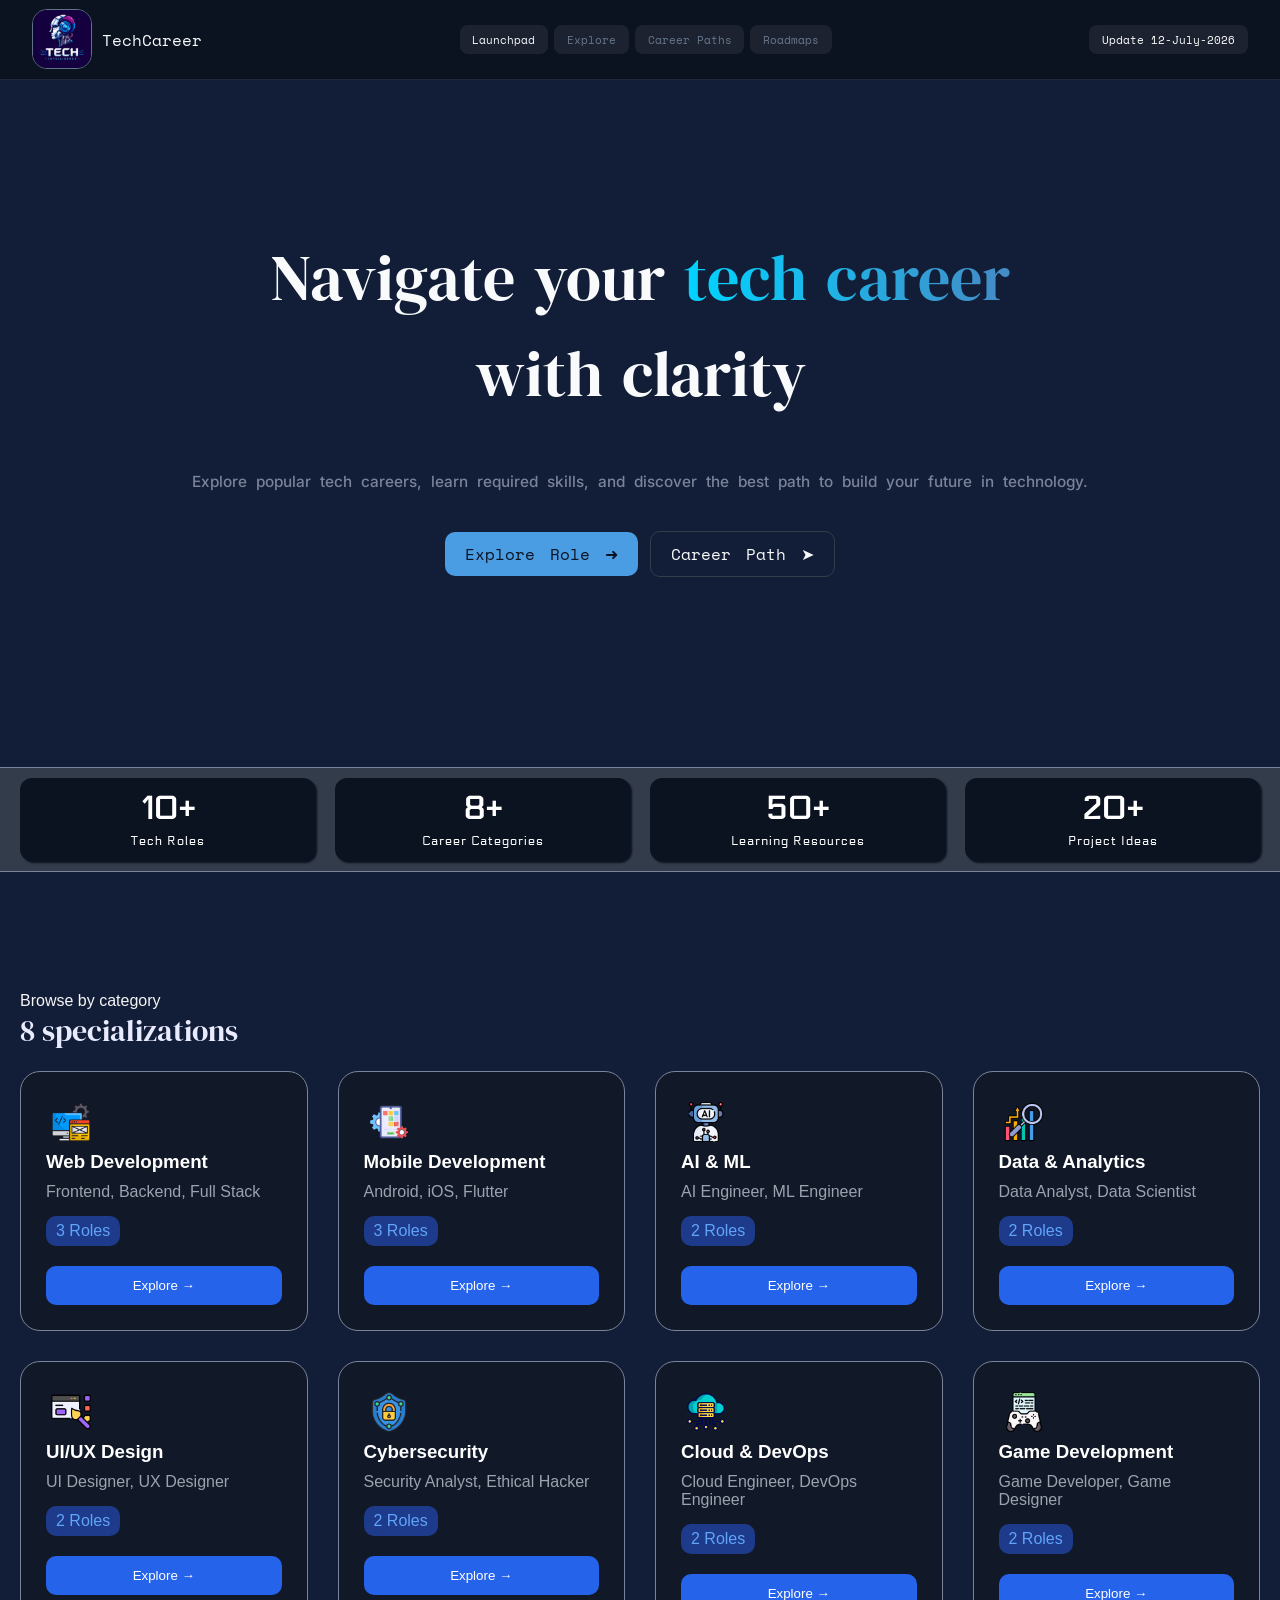
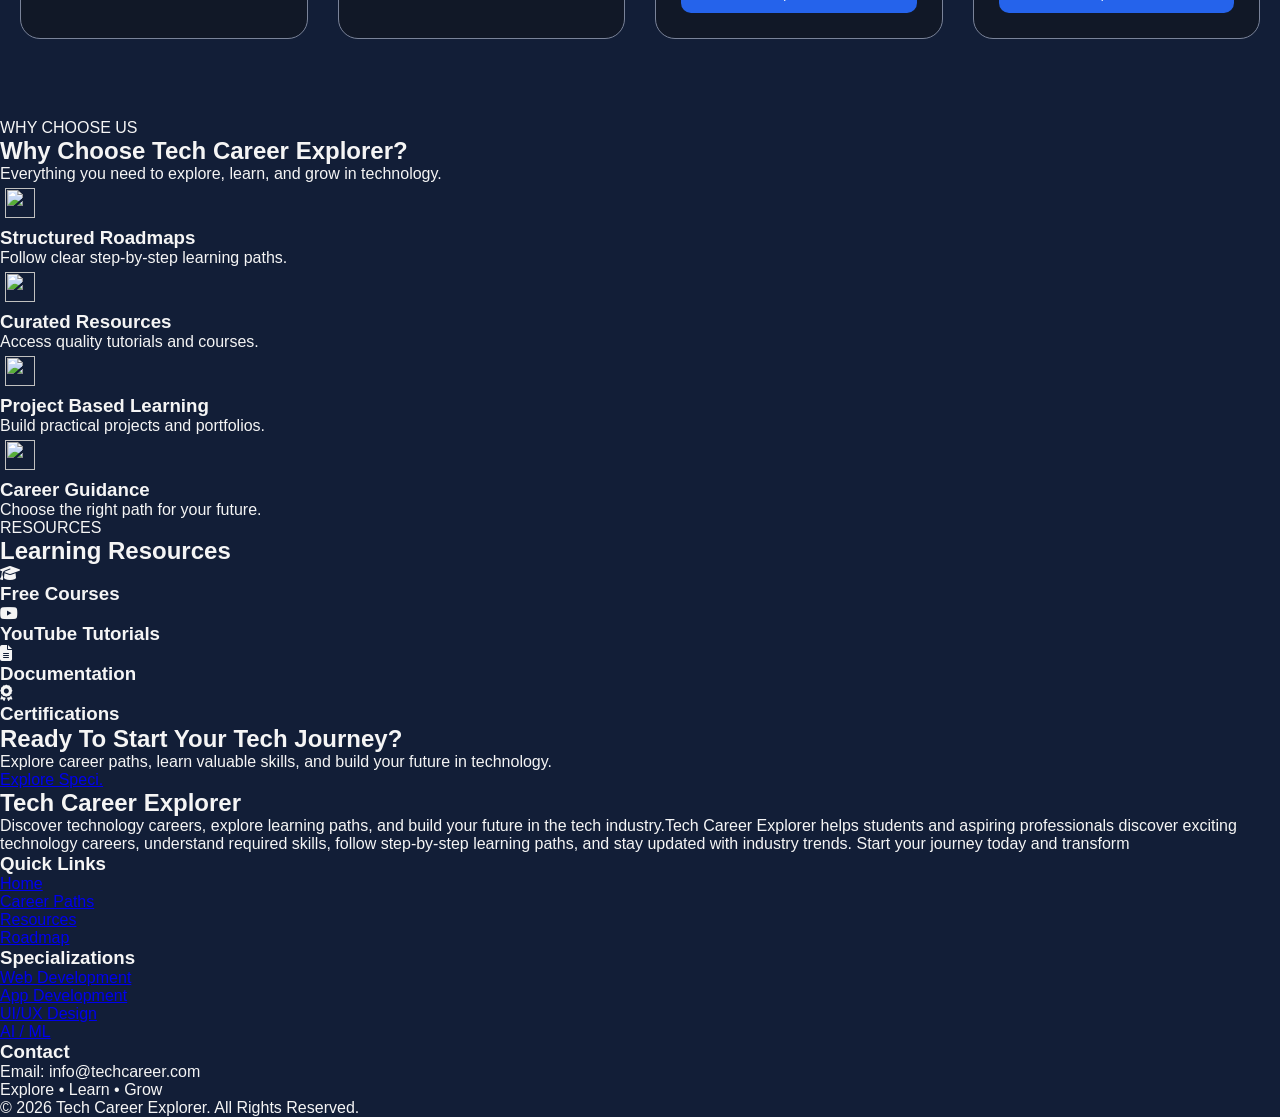
==== index.html @ 04169fdd "Home Page 85% Completed" ====
<!DOCTYPE html>
<html lang="en">

<head>
    <meta charset="UTF-8">
    <meta name="viewport" content="width=device-width, initial-scale=1.0">
    <link href="https://fonts.googleapis.com/css2?family=Space+Mono:wght@400&display=swap" rel="stylesheet">
    <link rel="stylesheet" href="https://cdnjs.cloudflare.com/ajax/libs/font-awesome/6.5.1/css/all.min.css">
    <link rel="stylesheet" href="style.css">
    <title>
        Tech Career Explore
    </title>
    <style>
        @import url('https://fonts.googleapis.com/css2?family=Black+Ops+One&family=DM+Serif+Display:ital@0;1&family=Poppins:ital,wght@0,100;0,200;0,300;0,400;0,500;0,600;0,700;0,800;0,900;1,100;1,200;1,300;1,400;1,500;1,600;1,700;1,800;1,900&display=swap');
        @import url('https://fonts.googleapis.com/css2?family=Black+Ops+One&family=DM+Serif+Display:ital@0;1&family=Inter:ital,opsz,wght@0,14..32,100..900;1,14..32,100..900&family=Poppins:ital,wght@0,100;0,200;0,300;0,400;0,500;0,600;0,700;0,800;0,900;1,100;1,200;1,300;1,400;1,500;1,600;1,700;1,800;1,900&display=swap');
        @import url('https://fonts.googleapis.com/css2?family=Black+Ops+One&family=DM+Serif+Display:ital@0;1&family=Electrolize&family=Inter:ital,opsz,wght@0,14..32,100..900;1,14..32,100..900&family=Poppins:ital,wght@0,100;0,200;0,300;0,400;0,500;0,600;0,700;0,800;0,900;1,100;1,200;1,300;1,400;1,500;1,600;1,700;1,800;1,900&display=swap');
    </style>
</head>

<body>
    <header>


        <a class="head-icon" href="#">
            <div class="image-icon">
                <img src="Icon.png" alt="" height="60" width="60">
            </div>
            <span class="nav-left">
                TechCareer
            </span>
        </a>
        <button class="menu-btn">
            <i class="fa-solid fa-bars-staggered"></i>
        </button>
        <nav class="navbar" id="navLinks">
            <a class="nav-one" href="">Launchpad</a>
            <a class="nav-other" href="">Explore</a>
            <a class="nav-other" href="">Career Paths</a>
            <a class="nav-other" href="">Roadmaps</a>
        </nav>
        <div class="head-right">
            <span class="nav-right">
                Update 12-July-2026
            </span>

        </div>
    </header>

    <section class="hero-section">
        <div class="hero">
            <div class="hero-m">
                <span>
                    Update 12-July-2026
                </span>

            </div>

            <h1> Navigate your <span>tech career</span> <br> with clarity</h1>

            <p>
                Explore popular tech careers, learn required skills, and discover the best path to build your future in
                technology.
            </p>

            <div class="button">
                <a class="left-button" href="">
                    Explore Role ➜
                </a>
                <a class="right-button" href=""> Career Path ➤
                </a>
            </div>
        </div>

    </section>

    <section class="stats-section">
        <div class="text-box">
            <div class="text-center">
                <h1>10+</h1>
                <p>Tech Roles</p>
            </div>
            <div class="text-center">
                <h1> 8+</h1>
                <p>Career Categories</p>
            </div>
            <div class="text-center">
                <h1> 50+</h1>
                <p>Learning Resources</p>
            </div>
            <div class="text-center">
                <h1>20+ </h1>
                <p> Project Ideas</p>
            </div>
        </div>
    </section>


    <section class="categories-section">

        <div class="catagories-head">
            <span>
                Browse by category
            </span>
            <h2>
                8 specializations
            </h2>
        </div>
        <div class="categories">

            <div class="category-card">
                <div class="card-icon"><img src="app-development.png" alt="" height="40" width="40"></div>
                <h3>Web Development</h3>
                <p>Frontend, Backend, Full Stack</p>
                <span class="role-count">3 Roles</span>
                <button>Explore →</button>
            </div>

            <div class="category-card">
                <div class="card-icon"><img src="app-settings.png" alt="" height="40" width="40"></i></div>
                <h3>Mobile Development</h3>
                <p>Android, iOS, Flutter</p>
                <span class="role-count">3 Roles</span>
                <button>Explore →</button>
            </div>

            <div class="category-card">
                <div class="card-icon"><img src="ai-assistant.png" alt="" height="40" width="40"></div>
                <h3>AI & ML</h3>
                <p>AI Engineer, ML Engineer</p>
                <span class="role-count">2 Roles</span>
                <button>Explore →</button>
            </div>
            <div class="category-card">
                <div class="card-icon"><img src="analitics.png" alt="" height="40" width="40"></div>
                <h3>Data & Analytics</h3>
                <p>Data Analyst, Data Scientist</p>
                <span class="role-count">2 Roles</span>
                <button>Explore →</button>
            </div>
            <div class="category-card">
                <div class="card-icon"><img src="web-design.png" alt="" height="40" width="40"></div>
                <h3>UI/UX Design</h3>
                <p>UI Designer, UX Designer</p>
                <span class="role-count">2 Roles</span>
                <button>Explore →</button>
            </div>
            <div class="category-card">
                <div class="card-icon"><img src="cyber-security.png" alt="" height="40" width="40"></div>
                <h3>Cybersecurity</h3>
                <p>Security Analyst, Ethical Hacker</p>
                <span class="role-count">2 Roles</span>
                <button>Explore →</button>
            </div>
            <div class="category-card">
                <div class="card-icon"><img src="server.png" alt="" height="40" width="40"></div>
                <h3>Cloud & DevOps</h3>
                <p>Cloud Engineer, DevOps Engineer</p>
                <span class="role-count">2 Roles</span>
                <button>Explore →</button>
            </div>
            <div class="category-card">
                <div class="card-icon"><img src="game.png" alt="" height="40" width="40"></div>
                <h3>Game Development</h3>
                <p>Game Developer, Game Designer</p>
                <span class="role-count">2 Roles</span>
                <button>Explore →</button>
            </div>


            <!-- aur cards -->

        </div>

    </section>
    <script>
        const menuBtn = document.querySelector(".menu-btn");
        const navLinks = document.querySelector("#navLinks");

        menuBtn.addEventListener("click", (e) => {
            e.stopPropagation();
            navLinks.classList.toggle("active");
        });

        document.addEventListener("click", (e) => {
            if (!navLinks.contains(e.target)) {
                navLinks.classList.remove("active");
            }
        });
    </script>
    <section class="why">
        <div class="heading">
            <span>WHY CHOOSE US</span>
            <h2>Why Choose Tech Career Explorer?</h2>
            <p>
                Everything you need to explore, learn, and grow in technology.
            </p>
        </div>

        <div class="why-container">

            <div class="why-card">
                <div class="card-icon">
                    <img src="road-map.png" alt="" height="30px" width="30">
                </div>
                <h3>Structured Roadmaps</h3>
                <p>Follow clear step-by-step learning paths.</p>
            </div>

            <div class="why-card">
                <div class="card-icon">
                    <img src="person.png" alt="" height="30px" width="30">
                </div>
                <h3>Curated Resources</h3>
                <p>Access quality tutorials and courses.</p>
            </div>

            <div class="why-card">
                <div class="card-icon">
                    <img src="coding.png" alt="" height="30px" width="30">
                </div>
                <h3>Project Based Learning</h3>
                <p>Build practical projects and portfolios.</p>
            </div>

            <div class="why-card">
                <div class="card-icon">
                    <img src="career-choice.png" alt="" height="30px" width="30">
                </div>
                <h3>Career Guidance</h3>
                <p>Choose the right path for your future.</p>
            </div>

        </div>
    </section>

    <section class="resources">

        <div class="heading">
            <span>RESOURCES</span>
            <h2>Learning Resources</h2>
        </div>

        <div class="resource-container">

            <div class="resource-card">
                <i class="fa-solid fa-graduation-cap"></i>
                <h3>Free Courses</h3>
            </div>

            <div class="resource-card">
                <i class="fa-brands fa-youtube"></i>
                <h3>YouTube Tutorials</h3>
            </div>

            <div class="resource-card">
                <i class="fa-solid fa-file-lines"></i>
                <h3>Documentation</h3>
            </div>

            <div class="resource-card">
                <i class="fa-solid fa-award"></i>
                <h3>Certifications</h3>
            </div>

        </div>

    </section>


    <section class="cta">

        <h2>Ready To Start Your Tech Journey?</h2>

        <p>
            Explore career paths, learn valuable skills,
            and build your future in technology.
        </p>

        <a href="#specialization" class="cta-btn">
            Explore Speci.
        </a>

    </section>
    <footer class="footer">


        <div class="footer-about">
            <h2>Tech Career Explorer</h2>
            <p>
                Discover technology careers, explore learning paths,
                and build your future in the tech industry.Tech Career Explorer helps students and aspiring
                professionals discover exciting technology careers, understand required skills, follow step-by-step
                learning paths, and stay updated with industry trends. Start your journey today and transform
            </p>
        </div>
        <div class="footer-container">
            <div class="footer-links">
                <h3>Quick Links</h3>
                <ul>
                    <li><a href="#">Home</a></li>
                    <li><a href="#">Career Paths</a></li>
                    <li><a href="#">Resources</a></li>
                    <li><a href="#">Roadmap</a></li>
                </ul>
            </div>

            <div class="footer-links">
                <h3>Specializations</h3>
                <ul>
                    <li><a href="#">Web Development</a></li>
                    <li><a href="#">App Development</a></li>
                    <li><a href="#">UI/UX Design</a></li>
                    <li><a href="#">AI / ML</a></li>
                </ul>
            </div>
        </div>
        <div class="footer-contact">
            <h3>Contact</h3>
            <p>Email: info@techcareer.com</p>
            <p>Explore • Learn • Grow</p>
        </div>



        <div class="footer-bottom">
            <p>© 2026 Tech Career Explorer. All Rights Reserved.</p>
        </div>
    </footer>

</body>

</html>
---- style.css ----
* {
    margin: 0;
    padding: 0;
    box-sizing: border-box;
}

body {
    color: whitesmoke;
    background-color: #121e37;

    font-family: Arial, Helvetica, sans-serif;
}

html {
    scroll-behavior: smooth;
    scroll-padding-top: 80px;
}


header {
    font-family: 'Space Mono', monospace;
    color: #F8FAFC;
    height: 80px;
    background-color: #0B1220;
    padding: 1rem 2rem;
    display: flex;
    justify-content: space-between;
    border-bottom: 1px solid #1E293B;

}

.image-icon img {
    margin-top: 5px;
    border-radius: 15px;
    border: 1px solid #8aa2bbac;
}

.navbar {
    font-size: 11px;
    display: flex;
    align-items: center;
    gap: 6px;
}

.nav-other {
    color: #8aa2bbac;
}

.nav-one {
    color: #F8FAFC;
}

.nav-other:hover {
    color: #F8FAFC;

}

.nav-one,
.nav-other {
    cursor: pointer;
    background-color: rgba(66, 68, 80, 0.331);
    padding: 0.5vw 1vw;
    border-radius: 8px;
    text-decoration: none;
}

.head-icon {
    color: #F8FAFC;
    cursor: pointer;
    gap: 10px;
    display: flex;
    justify-content: center;
    align-items: center;
    text-decoration: none;
}

.nav-left {
    font-size: 1em;
}


.head-right {
    display: flex;
    align-items: center;
    font-size: 11px;
    cursor: pointer;
    color: #ffffffff;

}

.head-right .nav-right {
    background-color: rgba(66, 68, 80, 0.331);
    padding: 0.5vw 1vw;
    border-radius: 8px;
}

.menu-btn {
    display: none;
    font-size: 28px;
    background: none;
    border: none;
    cursor: pointer;
}

.hero-section {
    height: 90%;
    padding: 150px 25px;
    display: flex;
}

.hero {
    width: 90%;
    margin: 0 auto;
    max-width: 1200px;
    text-align: center;
    width: 100%;
    height: 100%;
    word-spacing: 5px;
    align-items: center;

}

.hero .hero-m {
    display: none;
}

.hero h1 {

    margin-bottom: 50px;
    line-height: 1.5;
    text-wrap: balance;

    color: #F8FAFC;

        font-size: 5vw;
    font-family: "DM Serif Display", serif;
    font-weight: 400;
}

.hero h1 span {
    text-wrap: balance;
    background: linear-gradient(90deg, #00D4FF, #458ac6);
    background-clip: text;
    -webkit-background-clip: text;
    -webkit-text-fill-color: transparent;
}

.hero p {
    font-family: "Inter", sans-serif;
    margin: 0px 120px 40px;
    font-size: 1.2vw;
    text-align: center;
    color: #7A8399;
    font-weight: 500;
   

}

.button {
    display: flex;
    justify-content: center;
    align-items: center;
    gap: 12px;
    font-size: 1em;
    font-family: 'Space Mono', monospace;
    font-weight: 400;
}

.button .left-button {
    padding: 10px 20px;
    background-color: #4a9ce3;
    border-radius: 10px;
    text-decoration: none;
    color: #0B1220;

}

.left-button:hover {
    background-color: #00D4FF;
    box-shadow: 0 0 10px #00D4FF;

}

.button .right-button {
    padding: 10px 20px;
    border-radius: 10px;
    border: 1px solid #333c4b;
    text-decoration: none;
    color: #F8FAFC;
}

.right-button:hover {
    border: 1px solid #88909d;
}
.stats-section {
    width: 100%;
    padding: 40px 0px;
}

.text-box {
    height: auto;
      background: #333c4b;
    display: grid;
     
    grid-template-columns: repeat(4, 1fr);
    gap: 20px;
    width:100%;
    border-top: 1px solid #7A8399;
    border-bottom: 1px solid #7A8399;
    margin: auto;
    padding: 10px 20px;
 }

.text-center {
     background-color: #0B1220;
    box-shadow: 2px 2px 2px #0B1220 ;
    font-family: "Electrolize",serif;
    color: white;
    padding:12px 15px;
    border-radius: 12px;
    text-align: center;
}

.text-center h1 {
    font-size: 2rem;
    margin-bottom: 5px;
}

.text-center p {
    letter-spacing: 1px;
    font-size: 0.8rem;
    margin: 0;
}
 
.categories-section {
    margin: 80px 0px;
    padding: 0px 20px;
    width: 100%;
    
}
.catagories-head {
     margin-bottom:20px ;
}
.catagories-head p {
 font-size: 12px ;
 color: #00D4FF;
 font-family:monospace;
}
.catagories-head h2 {
  font-size: 30px;
  color: #e8eafe;
  font-family: "DM Serif Display", serif; 
  font-weight: 300;
 
}
.categories{
    
    display:grid;
    grid-template-columns:repeat(4,1fr);
    gap:30px;
}

.category-card{
    background:#111827;
    border: 1px solid #7A8399;
    border-radius:20px;
    padding:25px;
    transition:.3s;
}

.category-card:hover{
    transform:translateY(-8px);
    background-color: #1E293B;

}

.card-icon{
    padding: 5px;
       
}

.category-card h3{
    color:white;
    margin-bottom:10px;
}

.category-card p{
    color:#9ca3af;
    margin-bottom:15px;
}

.role-count{
    display:inline-block;
    padding:6px 10px;
    border-radius:10px;
    background:#1e3a8a;
    color:#60a5fa;
}

.category-card button{
    width:100%;
    margin-top:20px;
    padding:12px;
    border:none;
    border-radius:10px;
    background:#2563eb;
    color:white;
    cursor:pointer;
}
@media (max-width:1020px){

    .categories{
           grid-template-columns: 1fr 1fr;
    }

}
/* Mobile */
@media (max-width: 768px) {
    header {
        height: 70px;
        padding: 0.5rem 1rem;
    }

    .image-icon img {
        height: 50px;
        width: 50px;
    }

    .head-right {
        display: none;
    }

    .navbar {
        display: none;
    }

    .menu-btn {
        display: block;
        color: aliceblue;
    }

    .navbar {
        display: none;
        position: absolute;
        top: 65px;
        right: 15px;
        width: auto;
        padding: 15px;
        background-color: #0B1220;
        flex-direction: column;
        border-radius: 5px;
        border: 2px solid #1E293B;

    }

    .nav-one,
    .nav-other {
        background: none;
    }


    .navbar.active {
        display: flex;
    }

    .hero-section {
        padding: 140px 12px;
    }

    .hero .hero-m {
        display: flex;
        align-items: center;
        justify-content: center;
        cursor: pointer;
        color: #00D4FF;
        margin-bottom: 30px;


    }
    
.hero h1 {
        width: auto;
        font-size: 7vw;
        margin-bottom: 20px;
    

     line-height: 1.4;
    text-wrap: balance;

    color: #F8FAFC;

     font-family: "DM Serif Display", serif;
    font-weight: 200;
}


    .hero-m span {
        border: 1px solid #00D4FF;
        padding: 0.3vw 6px;
        border-radius: 8px;
       font-size: 12px;
      }


    .hero p {

        width: auto;
        margin: 0px 45px 40px;
        font-size: 2vw;
    }

    .button {
        font-size: 14px;
        display: flex;
        flex-direction: column;
        gap: 15px;

    }

    .button .left-button,
    .button .right-button {
        padding: 8px 12px;
        border-radius: 8px;
    }

.stats-section {
     padding: 10px 0px;
 }

.text-box {
    height: auto;
       gap: 15px;
     padding: 8px;
    border-radius: 0px;
    grid-template-columns: repeat(2, 1fr);
}

.text-center {
    padding:8px 0px;
    border-radius: 10px;
    background-color: #0B1220;
    box-shadow: 2px 2px 2px #0B1220 ;     
}

.text-center h1 {
    font-size: 1.4rem;
    margin-bottom: 5px;
}

.text-center p {
    font-size: 0.7rem;
    letter-spacing: 2px;
    margin: 0;
}


.catagories-head {
     margin-bottom:15px ;
}
.catagories-head p {
 font-size: 10px ;
 
}
.catagories-head h2 {
  font-size: 25px;
   font-weight: 400;
 
}
 

    

    .categories{
           grid-template-columns: 1fr 1fr;
         
    }

    .category-card{
        padding:10px;
    }

    .card-icon{
        font-size:1.8rem;
    }







}

/* Small Mobile */
@media (max-width: 480px) {
    header {
        height: 60px;
        padding: 0.5rem 1rem;
    }


    .image-icon img {
        height: 40px;
        width: 40px;
    }

    .right-button img,
    .left-button img {
        display: none;
    }

    .hero-section {
        padding: 100px 6px;
    }
    .hero-m {
          margin-bottom: 20px;
    }
    .hero-m span {
        font-size: 10px;
     }

    .hero {
        margin: 0px 15px;
    }

    .hero h1 {

        text-wrap: balance;
        font-size: 7vw;
        margin-bottom: 10px;
     }

    .hero p {
        width: 90%;
        margin: 20px 0px;
        font-size: 2vw;
        line-height: 14px;
    }

    .button {
        display: flex;
        flex-direction: column;
        gap: 15px;
        font-size: 10px;
    }

    .button .left-button,
    .button .right-button {
        padding: 8px 16px;
        border-radius: 30px;
    }

     
.stats-section {
     padding: 0px 0px;
 }

.text-box {
    height: auto;
       gap: 8px;
     padding: 7px;
     grid-template-columns: repeat(2, 1fr);
     border-radius: 0px;
}

.text-center {
    padding:8px 0px;
    border-radius: 10px;
    background-color: #0B1220;
    box-shadow: 2px 2px 2px #0B1220 ;     
}

.text-center h1 {
    font-size: 1.5rem;
    margin-bottom: 2px;
}

.text-center p {
    font-size: 0.5rem;
    margin: 0;
}

 
.catagories-head h2 {
  font-size: 20px;
  
}
  .categories {
           grid-template-columns: 1fr;
  }
  .category-card:hover {
       transform:translateY(0px);
    background-color: #111827;
  }
  .category-card button:active {
       background-color: rgb(255, 255, 255);
       color: #0B1220;
  }

  

 


}
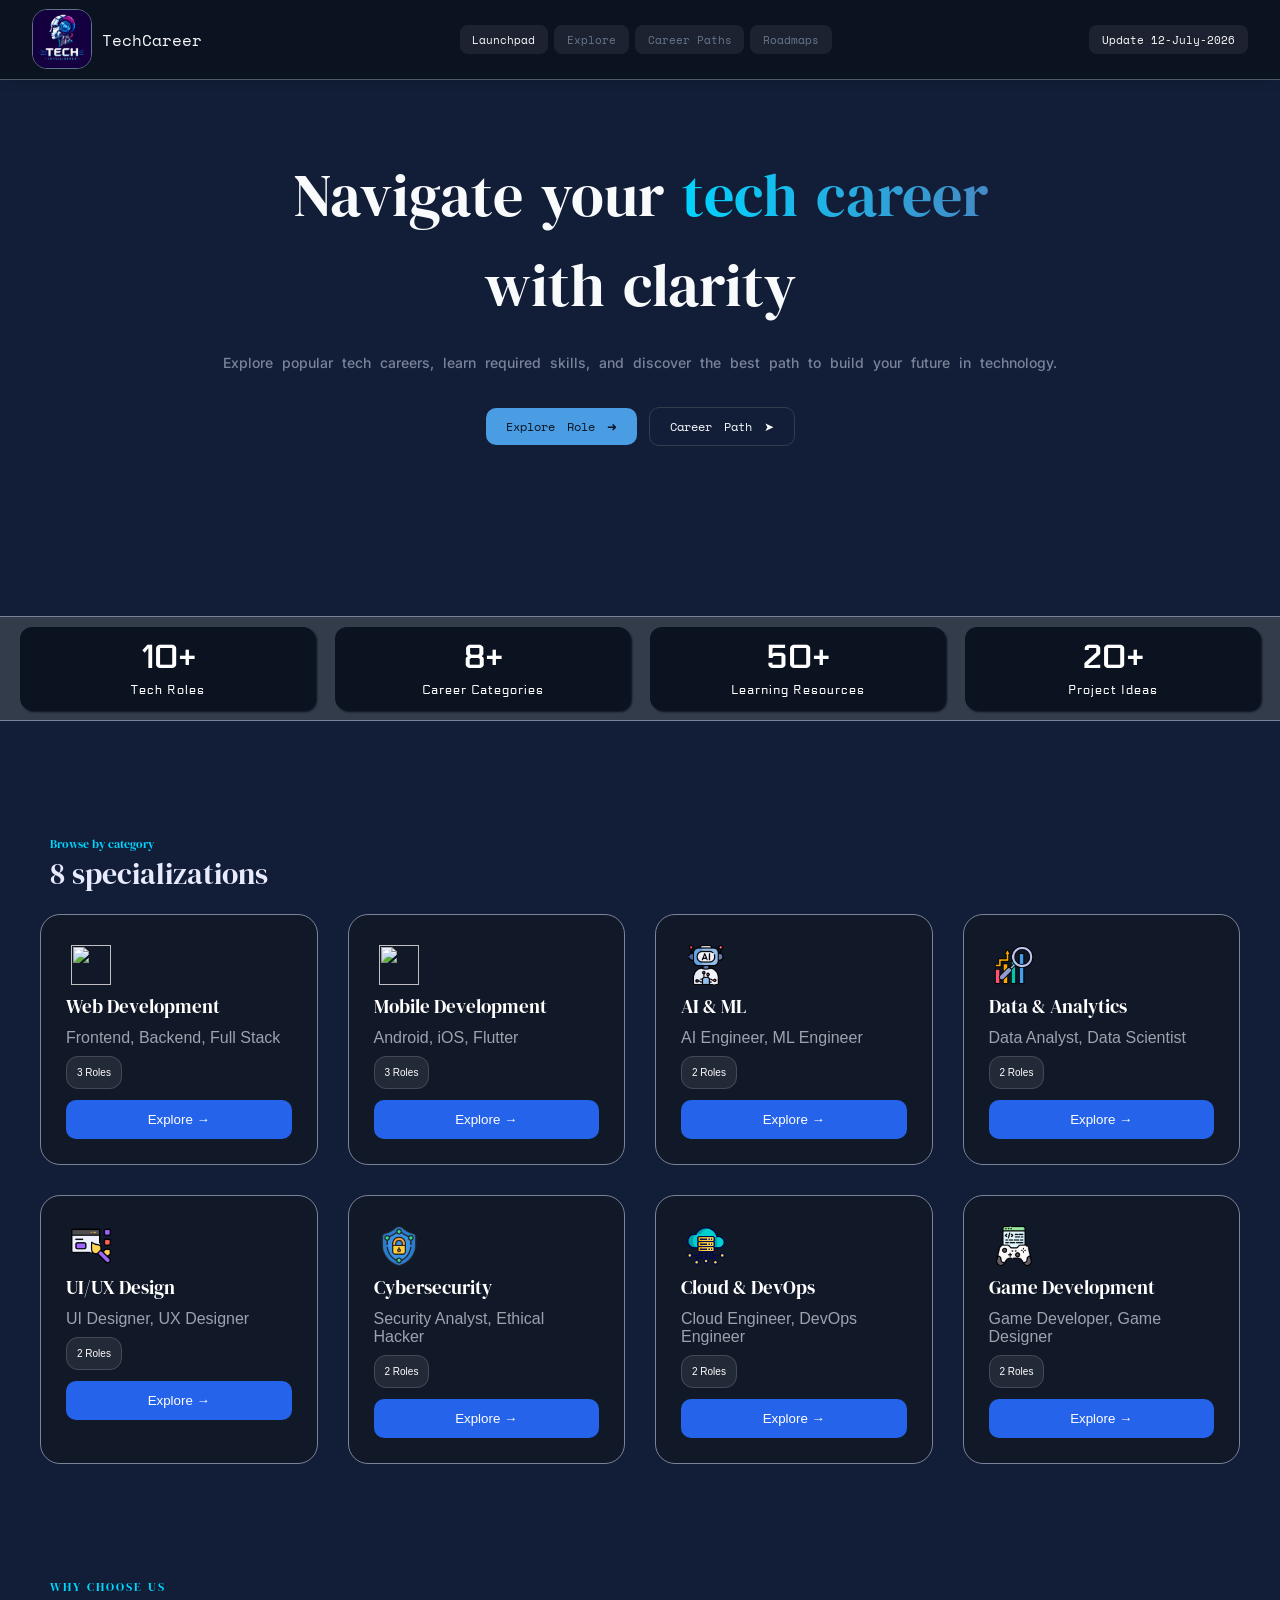
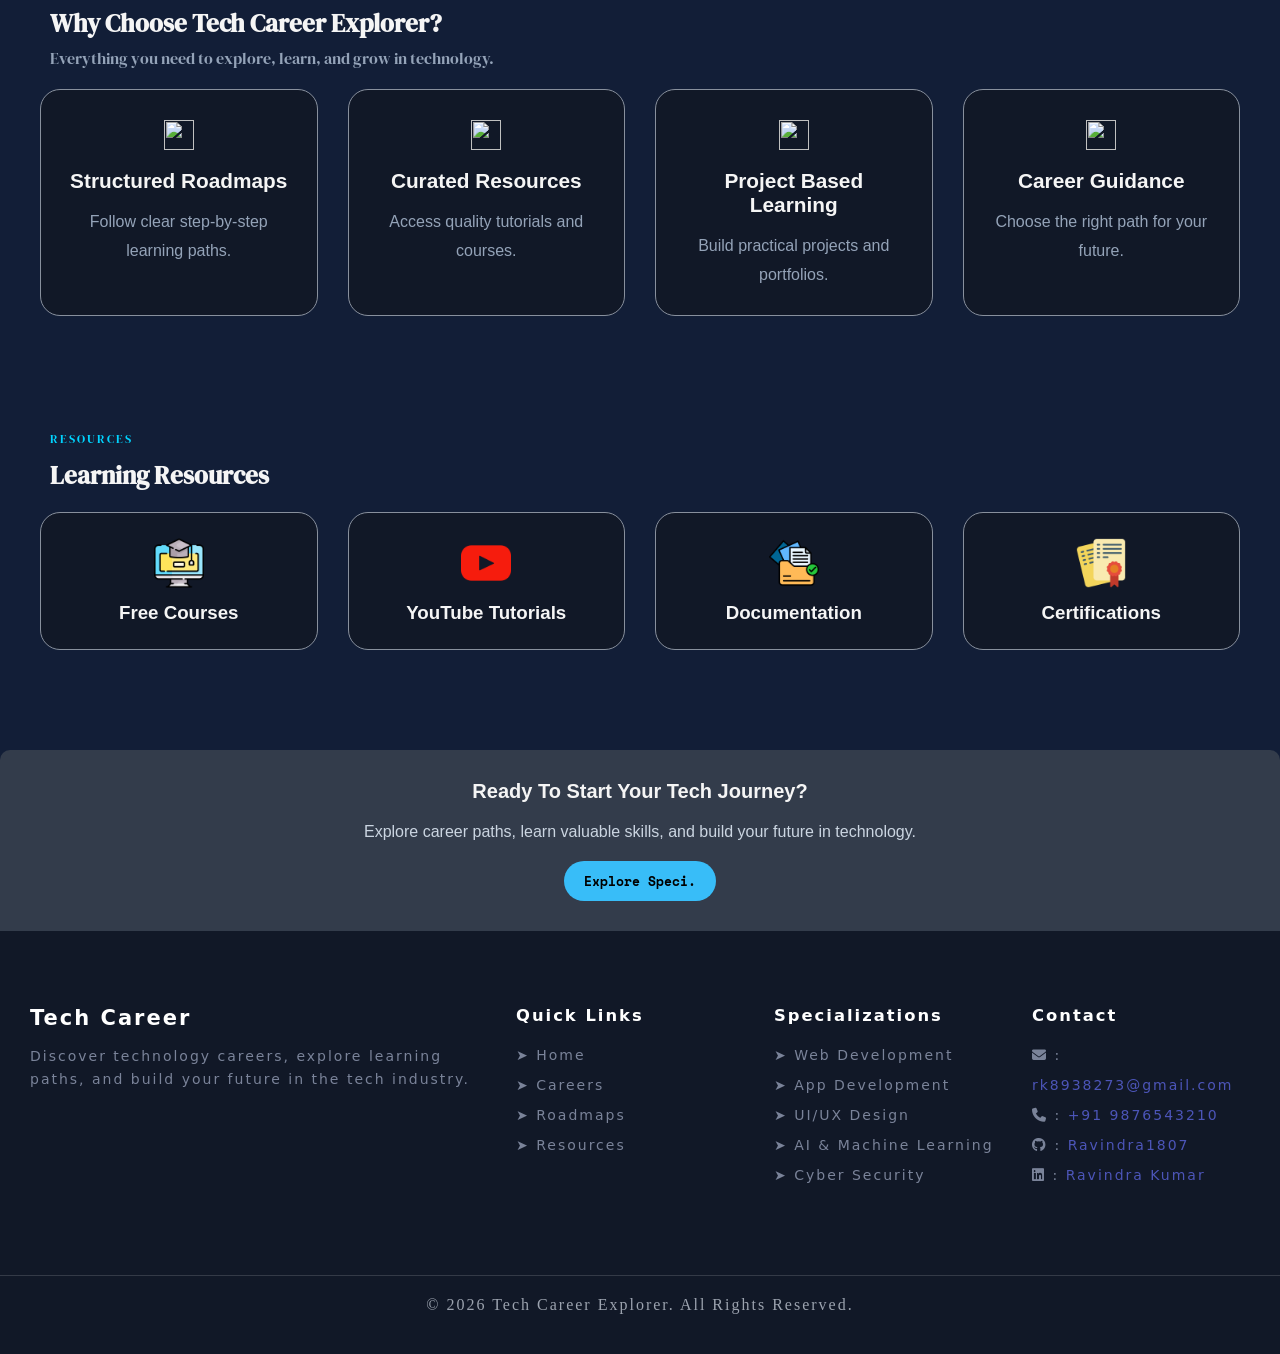
==== commit a51967cf: "Home-page-Completed" ====
--- a/index.html
+++ b/index.html
@@ -233,6 +233,7 @@
         </div>
     </section>
 
+
     <section class="resources">
 
         <div class="heading">
@@ -243,22 +244,22 @@
         <div class="resource-container">
 
             <div class="resource-card">
-                <i class="fa-solid fa-graduation-cap"></i>
+                <a href="#"> <img src="online-learning.png" alt="" height="50" width="50"> </a>
                 <h3>Free Courses</h3>
             </div>
 
             <div class="resource-card">
-                <i class="fa-brands fa-youtube"></i>
+                <a href="#"> <img src="youtube.png" alt="" height="50px" width="50"> </a>
                 <h3>YouTube Tutorials</h3>
             </div>
 
             <div class="resource-card">
-                <i class="fa-solid fa-file-lines"></i>
+                <a href="#"> <img src="documentation.png" alt="" height="50" width="50"> </a>
                 <h3>Documentation</h3>
             </div>
 
             <div class="resource-card">
-                <i class="fa-solid fa-award"></i>
+                <a href="#"> <img src="contract.png" alt="" height="50" width="50"> </a>
                 <h3>Certifications</h3>
             </div>
 
@@ -282,45 +283,50 @@
 
     </section>
     <footer class="footer">
-
-
-        <div class="footer-about">
-            <h2>Tech Career Explorer</h2>
-            <p>
-                Discover technology careers, explore learning paths,
-                and build your future in the tech industry.Tech Career Explorer helps students and aspiring
-                professionals discover exciting technology careers, understand required skills, follow step-by-step
-                learning paths, and stay updated with industry trends. Start your journey today and transform
-            </p>
-        </div>
         <div class="footer-container">
-            <div class="footer-links">
+
+            <div class="footer-box">
+                <h2>Tech Career </h2>
+                <p>
+                    Discover technology careers, explore learning paths,
+                    and build your future in the tech industry.
+                </p>
+            </div>
+
+            <div class="footer-box">
                 <h3>Quick Links</h3>
                 <ul>
-                    <li><a href="#">Home</a></li>
-                    <li><a href="#">Career Paths</a></li>
-                    <li><a href="#">Resources</a></li>
-                    <li><a href="#">Roadmap</a></li>
+                    <li>➤ Home</li>
+                    <li>➤ Careers</li>
+                    <li>➤ Roadmaps</li>
+                    <li>➤ Resources</li>
                 </ul>
             </div>
 
-            <div class="footer-links">
+            <div class="footer-box">
                 <h3>Specializations</h3>
                 <ul>
-                    <li><a href="#">Web Development</a></li>
-                    <li><a href="#">App Development</a></li>
-                    <li><a href="#">UI/UX Design</a></li>
-                    <li><a href="#">AI / ML</a></li>
+                    <li>➤ Web Development</li>
+                    <li>➤ App Development</li>
+                    <li>➤ UI/UX Design</li>
+                    <li>➤ AI & Machine Learning</li>
+                    <li>➤ Cyber Security</li>
                 </ul>
             </div>
-        </div>
-        <div class="footer-contact">
-            <h3>Contact</h3>
-            <p>Email: info@techcareer.com</p>
-            <p>Explore • Learn • Grow</p>
-        </div>
-
-
+
+            <div class="footer-box">
+                <h3>Contact</h3>
+                <ul>
+                  <li> <i class="fa-solid fa-envelope"></i> : <a href="mailto:rk8938273@gmail.com"> rk8938273@gmail.com</a></li> 
+                   <li> <i class="fa-solid fa-phone"></i> : <a href="tel:+919876543210">+91 9876543210</a></li>
+                    <li> <i class="fa-brands fa-github"></i> : <a href="https://github.com/Ravindra1807">Ravindra1807</a></li>
+                   <li> <i class="fa-brands fa-linkedin"></i> : <a
+                        href="https://www.linkedin.com/in/ravindra-kumar-a95761385?utm_source=share_via&utm_content=profile&utm_medium=member_android">Ravindra
+                        Kumar</a> </li>
+                </ul>
+            </div>
+
+        </div>
 
         <div class="footer-bottom">
             <p>© 2026 Tech Career Explorer. All Rights Reserved.</p>
--- a/style.css
+++ b/style.css
@@ -17,15 +17,23 @@
 }
 
 
-header {
+header {    
+     position: sticky;
+    top: 0;
+    z-index: 1000;
+    background: white;
+    box-shadow: 0 2px 10px rgba(0,0,0,0.1); 
     font-family: 'Space Mono', monospace;
     color: #F8FAFC;
+    position:fixed;
+    top: 0px;
     height: 80px;
+    width: 100%;
     background-color: #0B1220;
     padding: 1rem 2rem;
     display: flex;
     justify-content: space-between;
-    border-bottom: 1px solid #1E293B;
+    border-bottom: 1px solid #4f5a6a;
 
 }
 
@@ -113,6 +121,7 @@
     margin: 0 auto;
     max-width: 1200px;
     text-align: center;
+    justify-content: center;
     width: 100%;
     height: 100%;
     word-spacing: 5px;
@@ -126,13 +135,13 @@
 
 .hero h1 {
 
-    margin-bottom: 50px;
+    margin-bottom: 2%;
     line-height: 1.5;
     text-wrap: balance;
 
     color: #F8FAFC;
 
-        font-size: 5vw;
+    font-size: 60px;
     font-family: "DM Serif Display", serif;
     font-weight: 400;
 }
@@ -147,12 +156,12 @@
 
 .hero p {
     font-family: "Inter", sans-serif;
-    margin: 0px 120px 40px;
-    font-size: 1.2vw;
+    margin: 0px 100px 3%;
+    font-size: 14px;
     text-align: center;
     color: #7A8399;
     font-weight: 500;
-   
+
 
 }
 
@@ -161,7 +170,7 @@
     justify-content: center;
     align-items: center;
     gap: 12px;
-    font-size: 1em;
+    font-size: 12px;
     font-family: 'Space Mono', monospace;
     font-weight: 400;
 }
@@ -175,10 +184,8 @@
 
 }
 
-.left-button:hover {
-    background-color: #00D4FF;
-    box-shadow: 0 0 10px #00D4FF;
-
+.left-button:active {
+    background-color: #dad8d8;
 }
 
 .button .right-button {
@@ -192,31 +199,32 @@
 .right-button:hover {
     border: 1px solid #88909d;
 }
+
 .stats-section {
     width: 100%;
-    padding: 40px 0px;
+    padding: 20px 0px;
 }
 
 .text-box {
     height: auto;
-      background: #333c4b;
+    background: #333c4b;
     display: grid;
-     
+
     grid-template-columns: repeat(4, 1fr);
     gap: 20px;
-    width:100%;
+    width: 100%;
     border-top: 1px solid #7A8399;
     border-bottom: 1px solid #7A8399;
     margin: auto;
     padding: 10px 20px;
- }
+}
 
 .text-center {
-     background-color: #0B1220;
-    box-shadow: 2px 2px 2px #0B1220 ;
-    font-family: "Electrolize",serif;
+    background-color: #0B1220;
+    box-shadow: 2px 2px 2px #0B1220;
+    font-family: "Electrolize", serif;
     color: white;
-    padding:12px 15px;
+    padding: 12px 15px;
     border-radius: 12px;
     text-align: center;
 }
@@ -231,89 +239,367 @@
     font-size: 0.8rem;
     margin: 0;
 }
- 
+
 .categories-section {
     margin: 80px 0px;
     padding: 0px 20px;
     width: 100%;
+
+}
+
+.catagories-head {
+    padding-top: 10px;
+    padding-left: 30px;
+    font-family: "DM Serif Display", serif;
+}
+
+.catagories-head span {
+    font-size: 12px;
+    color: #00D4FF;
+}
+
+.catagories-head h2 {
+    font-size: 30px;
+    color: #e8eafe;
+    font-weight: 300;
+
+}
+
+
+
+.categories {
+    padding: 20px;
+    display: grid;
+    grid-template-columns: repeat(4, 1fr);
+    gap: 30px;
+
+}
+
+.category-card {
+    background: #111827;
+    border: 1px solid #7A8399;
+    border-radius: 20px;
+    padding: 25px;
+    transition: .3s;
+}
+
+.category-card:hover {
+    transform: translateY(-8px);
+    background-color: #121e37;
+    border: 1px solid #00D4FF;
+
+}
+
+.card-icon {
+    padding: 5px;
+
+}
+
+.category-card h3 {
+    font-family: "DM Serif Display", serif ;
+    font-weight: 300;
+    color: white;
+    margin-bottom: 10px;
+}
+
+.category-card p {
+    color: #9ca3af;
+    margin-bottom: 15px;
+}
+
+.role-count {
+    background: rgba(255, 255, 255, 0.08);
+    backdrop-filter: blur(10px);
+    border: 1px solid rgba(255, 255, 255, 0.15);
+    color: white;
+    padding: 10px 10px;
+    border-radius: 12px;
+    font-size: 10px;
+}
+
+.category-card button {
+    width: 100%;
+    margin-top: 20px;
+    padding: 12px;
+    border: none;
+    border-radius: 10px;
+    background: #2563eb;
+    color: white;
+    cursor: pointer;
+}
+
+.category-card button:active {
+    background-color: rgb(255, 255, 255);
+    color: #0B1220;
+}
+
+.why-choose {
+    padding: 100px 8%;
+    color: white;
+}
+
+.section-title {
+    text-align: center;
+    margin-bottom: 60px;
+}
+
+.section-title span {
+    color: #38bdf8;
+    letter-spacing: 2px;
+    font-size: 14px;
+}
+
+.section-title h2 {
+    font-size: 3rem;
+    margin-top: 10px;
+    margin-bottom: 15px;
+}
+
+.section-title p {
+    color: #94a3b8;
+    max-width: 650px;
+    margin: auto;
+    line-height: 1.8;
+}
+
+.why-grid {
+    display: grid;
+    grid-template-columns: repeat(auto-fit, minmax(250px, 1fr));
+    gap: 25px;
+}
+
+.why-card {
+    background: #0f172a;
+    border: 1px solid #7A8399;
+    border-radius: 20px;
+    padding: 30px;
+    transition: .4s;
+}
+
+
+.icon {
+    font-size: 2.5rem;
+    margin-bottom: 15px;
+}
+
+.why-card h3 {
+    margin-bottom: 15px;
+    font-size: 1.3rem;
+}
+
+.why-card p {
+    color: #94a3b8;
+    line-height: 1.8;
+}
+
+.why-stats {
+    margin-top: 50px;
+    display: grid;
+    grid-template-columns: repeat(4, 1fr);
+    gap: 20px;
+}
+
+.mini-stat {
+    text-align: center;
+    background: #0f172a;
+    border-radius: 15px;
+    padding: 25px;
+    border: 1px solid rgba(255, 255, 255, .08);
+}
+
+.mini-stat h3 {
+    font-size: 2rem;
+    color: #38bdf8;
+}
+
+.mini-stat p {
+    color: #94a3b8;
+    margin-top: 10px;
+}
+
+
+
+.heading {
+   width: auto;
+    height: auto;
+    padding: 10px 0px 0px 30px;
+    font-family: "DM Serif Display", serif;
+    font-weight: 300;
+
+}
+
+.heading span {
+    color: #00D4FF;
+    letter-spacing: 2px;
+    font-size: 12px;
+
+
+}
+
+.heading h2 {
+    font-size: 25px;
+    margin-top: 10px;
+}
+
+.heading p {
+    color: #94a3b8;
+    margin-top: 7px;
+}
+
+.why,
+.resources {
+    margin: 80px 0px;
+    padding: 0px 20px;
+    width: 100%;
+}
+
+.why-container,
+.resource-container {
+    display: grid;
+    grid-template-columns: repeat(4, 1fr);
+    padding: 20px;
+    gap: 30px;
+
+
+}
+
+.why-card,
+.resource-card {
+    background-color: #111827;
+    padding: 25px;
+    border-radius: 20px;
+    text-align: center;
+    transition: .4s;
+    border: 1px solid #88909d;
+}
+
+.why-card .card-icon,
+.resource-card a img {
+     margin-bottom: 10px;
+}
+
+ 
+
+.cta {
+    margin: px 50px 8%;
+    text-align: center;
+    padding: 30px;
+       border-top-left-radius: 10px;
+    border-top-right-radius: 10px;
+     background-color: #333c4b;
+}
+
+.cta h2 {
+    font-size: 20px;
+    font-family: Arial, Helvetica, sans-serif;
+}
+
+.cta p {
+    margin: 20px 0;
+    color: #cbd5e1;
+}
+
+.cta-btn {
+    font-size: 13px;
+    display: inline-block;
+   border-radius: 20px;
+    background: #38bdf8;
+    color: black;
+    padding: 10px 20px;
+    text-decoration: none;
+    font-family: 'Space Mono';
+    font-weight: 600;
+}
+ 
+.footer-about h2 , .footer-links h3{
+    margin-bottom: 15px;
+   font-family: 'Times New Roman', Times, serif;
+
+}  
+
+.footer{
+    background:#111827;
+    color:white;
+    padding:40px 0px ;
+    letter-spacing: 2px;
+  
+    font-family: 'Times New Roman', Times, serif;
+}
+
+.footer-container{
+    display:grid;
+    grid-template-columns: 2fr 1fr 1fr 1fr;
+    padding: 35px 25px ;
+    margin-bottom: 20px;
+      font-size: 14px;
+      gap: 30px;
+      font-family: system-ui, -apple-system, BlinkMacSystemFont, 'Segoe UI', Roboto, Oxygen, Ubuntu, Cantarell, 'Open Sans', 'Helvetica Neue', sans-serif;
+     flex-wrap:wrap;
+}
+ 
+.footer-box {
+  text-align: left;
+  padding-left: 5px;
+}
+.footer-box h2,
+.footer-box h3{
+    margin-bottom:15px;
+}
+
+.footer-box p{
+    line-height:1.7;
+    color:#d1d5db;
+}
+
+.footer-box ul{
+    list-style:none;
+    line-height: 30px;
+}
+
+.footer-box ul , .footer-box p {
+    margin-bottom:10px;
+    color:#7A8399;
+    cursor:pointer;
     
-}
-.catagories-head {
-     margin-bottom:20px ;
-}
-.catagories-head p {
- font-size: 12px ;
- color: #00D4FF;
- font-family:monospace;
-}
-.catagories-head h2 {
-  font-size: 30px;
-  color: #e8eafe;
-  font-family: "DM Serif Display", serif; 
-  font-weight: 300;
+    transition:0.3s;
+}
+.footer-box ul li a {
+    text-decoration: none;
+    color: #4c55b8;
+}
+.footer-box ul li:hover{
+    color:white;
+    
+}
+
+.footer-bottom{
+    text-align:center;
+    margin-top:40px;
+    padding-top:20px;
+    border-top:1px solid rgba(255,255,255,0.15);
+    color:#9ca3af;
+}
+
  
-}
-.categories{
+ 
+ 
+@media (max-width:1020px) {
     
-    display:grid;
-    grid-template-columns:repeat(4,1fr);
-    gap:30px;
-}
-
-.category-card{
-    background:#111827;
-    border: 1px solid #7A8399;
-    border-radius:20px;
-    padding:25px;
-    transition:.3s;
-}
-
-.category-card:hover{
-    transform:translateY(-8px);
-    background-color: #1E293B;
-
-}
-
-.card-icon{
-    padding: 5px;
-       
-}
-
-.category-card h3{
-    color:white;
-    margin-bottom:10px;
-}
-
-.category-card p{
-    color:#9ca3af;
-    margin-bottom:15px;
-}
-
-.role-count{
-    display:inline-block;
-    padding:6px 10px;
-    border-radius:10px;
-    background:#1e3a8a;
-    color:#60a5fa;
-}
-
-.category-card button{
-    width:100%;
-    margin-top:20px;
-    padding:12px;
-    border:none;
-    border-radius:10px;
-    background:#2563eb;
-    color:white;
-    cursor:pointer;
-}
-@media (max-width:1020px){
-
-    .categories{
-           grid-template-columns: 1fr 1fr;
-    }
-
-}
+    .footer-container{
+     grid-template-columns: 1fr 1fr;
+     gap: 30px;
+     }
+   
+    .categories {
+        grid-template-columns: 1fr 1fr;
+    }
+
+   .why-container, .resource-container {
+       grid-template-columns: 1fr 1fr;
+    }
+
+}
+
 /* Mobile */
 @media (max-width: 768px) {
     header {
@@ -346,7 +632,6 @@
         right: 15px;
         width: auto;
         padding: 15px;
-        background-color: #0B1220;
         flex-direction: column;
         border-radius: 5px;
         border: 2px solid #1E293B;
@@ -365,6 +650,7 @@
 
     .hero-section {
         padding: 140px 12px;
+
     }
 
     .hero .hero-m {
@@ -372,40 +658,39 @@
         align-items: center;
         justify-content: center;
         cursor: pointer;
-        color: #00D4FF;
         margin-bottom: 30px;
 
 
     }
-    
-.hero h1 {
+
+    .hero h1 {
         width: auto;
         font-size: 7vw;
         margin-bottom: 20px;
-    
-
-     line-height: 1.4;
-    text-wrap: balance;
-
-    color: #F8FAFC;
-
-     font-family: "DM Serif Display", serif;
-    font-weight: 200;
-}
+
+
+        line-height: 1.4;
+        text-wrap: balance;
+
+        color: #F8FAFC;
+
+        font-family: "DM Serif Display", serif;
+        font-weight: 200;
+    }
 
 
     .hero-m span {
         border: 1px solid #00D4FF;
         padding: 0.3vw 6px;
         border-radius: 8px;
-       font-size: 12px;
-      }
+        font-size: 12px;
+    }
 
 
     .hero p {
 
         width: auto;
-        margin: 0px 45px 40px;
+        margin: 0px 40px 40px;
         font-size: 2vw;
     }
 
@@ -423,71 +708,84 @@
         border-radius: 8px;
     }
 
-.stats-section {
-     padding: 10px 0px;
- }
-
-.text-box {
-    height: auto;
-       gap: 15px;
-     padding: 8px;
-    border-radius: 0px;
-    grid-template-columns: repeat(2, 1fr);
-}
-
-.text-center {
-    padding:8px 0px;
-    border-radius: 10px;
-    background-color: #0B1220;
-    box-shadow: 2px 2px 2px #0B1220 ;     
-}
-
-.text-center h1 {
-    font-size: 1.4rem;
-    margin-bottom: 5px;
-}
-
-.text-center p {
-    font-size: 0.7rem;
-    letter-spacing: 2px;
-    margin: 0;
-}
-
-
-.catagories-head {
-     margin-bottom:15px ;
-}
-.catagories-head p {
- font-size: 10px ;
- 
-}
-.catagories-head h2 {
-  font-size: 25px;
-   font-weight: 400;
- 
-}
- 
+    .stats-section {
+        padding: 10px 0px;
+    }
+
+    .text-box {
+        height: auto;
+        gap: 15px;
+        padding: 20px;
+        border-radius: 0px;
+        grid-template-columns: repeat(2, 1fr);
+    }
+
+    .text-center {
+        padding: 8px 0px;
+        border-radius: 10px;
+        background-color: #0B1220;
+        box-shadow: 2px 2px 2px #1E293B;
+    }
+
+    .text-center h1 {
+        font-size: 1.4rem;
+        margin-bottom: 5px;
+    }
+
+    .text-center p {
+        font-size: 0.7rem;
+        letter-spacing: 2px;
+        margin: 0;
+    }
+
+
+    .catagories-head {
+        margin-bottom: 15px;
+    }
+
+    .catagories-head p {
+        font-size: 10px;
+
+    }
+
+    .catagories-head h2 {
+        font-size: 25px;
+        font-weight: 400;
+
+    }
+
+
+  
+
+    .categories {
+        grid-template-columns: 1fr 1fr;
+
+    }
+
+    .category-card {
+        padding: 10px;
+    }
+
+
+    .section-title h2 {
+        font-size: 2rem;
+    }
+
+    .why-stats {
+        grid-template-columns: repeat(2, 1fr);
+    }
 
     
 
-    .categories{
-           grid-template-columns: 1fr 1fr;
-         
-    }
-
-    .category-card{
-        padding:10px;
-    }
-
-    .card-icon{
-        font-size:1.8rem;
-    }
-
-
-
-
-
-
+    .footer-box{
+        flex:1 1 45%;
+    }
+     .footer-container{
+    gap: 10px;
+    font-size: 12px;
+     }
+   
+    
 
 }
 
@@ -512,12 +810,14 @@
     .hero-section {
         padding: 100px 6px;
     }
+
     .hero-m {
-          margin-bottom: 20px;
-    }
+        margin-bottom: 20px;
+    }
+
     .hero-m span {
         font-size: 10px;
-     }
+    }
 
     .hero {
         margin: 0px 15px;
@@ -528,7 +828,7 @@
         text-wrap: balance;
         font-size: 7vw;
         margin-bottom: 10px;
-     }
+    }
 
     .hero p {
         width: 90%;
@@ -550,56 +850,116 @@
         border-radius: 30px;
     }
 
-     
-.stats-section {
-     padding: 0px 0px;
- }
-
-.text-box {
-    height: auto;
-       gap: 8px;
-     padding: 7px;
-     grid-template-columns: repeat(2, 1fr);
-     border-radius: 0px;
-}
-
-.text-center {
-    padding:8px 0px;
-    border-radius: 10px;
-    background-color: #0B1220;
-    box-shadow: 2px 2px 2px #0B1220 ;     
-}
-
-.text-center h1 {
-    font-size: 1.5rem;
-    margin-bottom: 2px;
-}
-
-.text-center p {
-    font-size: 0.5rem;
-    margin: 0;
-}
-
+
+    .stats-section {
+        padding: 0px 0px;
+    }
+
+    .text-box {
+        height: auto;
+        gap: 8px;
+        padding: 7px;
+        grid-template-columns: repeat(2, 1fr);
+        border-radius: 0px;
+        padding: 15px;
+
+
+    }
+
+    .text-center {
+        padding: 8px 0px;
+        border-radius: 10px;
+    }
+
+    .text-center h1 {
+        font-size: 1.5rem;
+        margin-bottom: 2px;
+    }
+
+    .text-center p {
+        font-size: 0.5rem;
+        margin: 0;
+    }
+
+    .categories {
+        padding: 10px;
+
+    }
+    .heading {
+        padding-left: 15px;
+    }
+
+    .category-card p , .heading span {
+        font-size: 10px;
+    }
+
+    .catagories-head h2 ,.heading h2  {
+        font-size: 20px;
+    }
+
+    .catagories-head {
+        padding-left: 20px;
+    }
+
+    .categories {
+        grid-template-columns: 1fr;
+    }
+    .why-container, .resource-container {
+         grid-template-columns: 1fr;
+    }
+
+    .category-card:hover {
+        transform: translateY(0px);
+        background-color: #111827;
+    }
+    .why-container, .resource-container {
+        padding: 10px;
+    }
+    .why-card {
+        padding: 20px;
+     }
+    
+    .footer-box ul , .footer-box p {
+        line-height: 20px;
+        font-size: 8px;
+    }
+  
+     .footer-bottom p {
+         font-size: 10px;
+      }
+
+
+    
+.cta h2 {
+    font-size: 15px;
+    font-family: Arial, Helvetica, sans-serif;
+}
+
+.cta p {
+    margin: 10px 0;
+    font-size: 10px;
+    color: #cbd5e1;
+}
+
+.cta-btn {
+    font-size: 10px;
+    padding:8px 16px;
+    font-weight: 400;
+}
+
+  .footer-container{
+    gap: 10px;
+       padding: 25px 20px ;
+    margin-bottom: 10px;
+      font-size: 14px;
  
-.catagories-head h2 {
-  font-size: 20px;
-  
-}
-  .categories {
-           grid-template-columns: 1fr;
-  }
-  .category-card:hover {
-       transform:translateY(0px);
-    background-color: #111827;
-  }
-  .category-card button:active {
-       background-color: rgb(255, 255, 255);
-       color: #0B1220;
-  }
-
-  
-
+     }
+     .footer-bottom{
+     margin-top:0px;
+    padding-top:20px;
+    border-top:1px solid rgba(255,255,255,0.15);
+    font-size: 8px; 
+}
  
-
-
-}+ 
+}
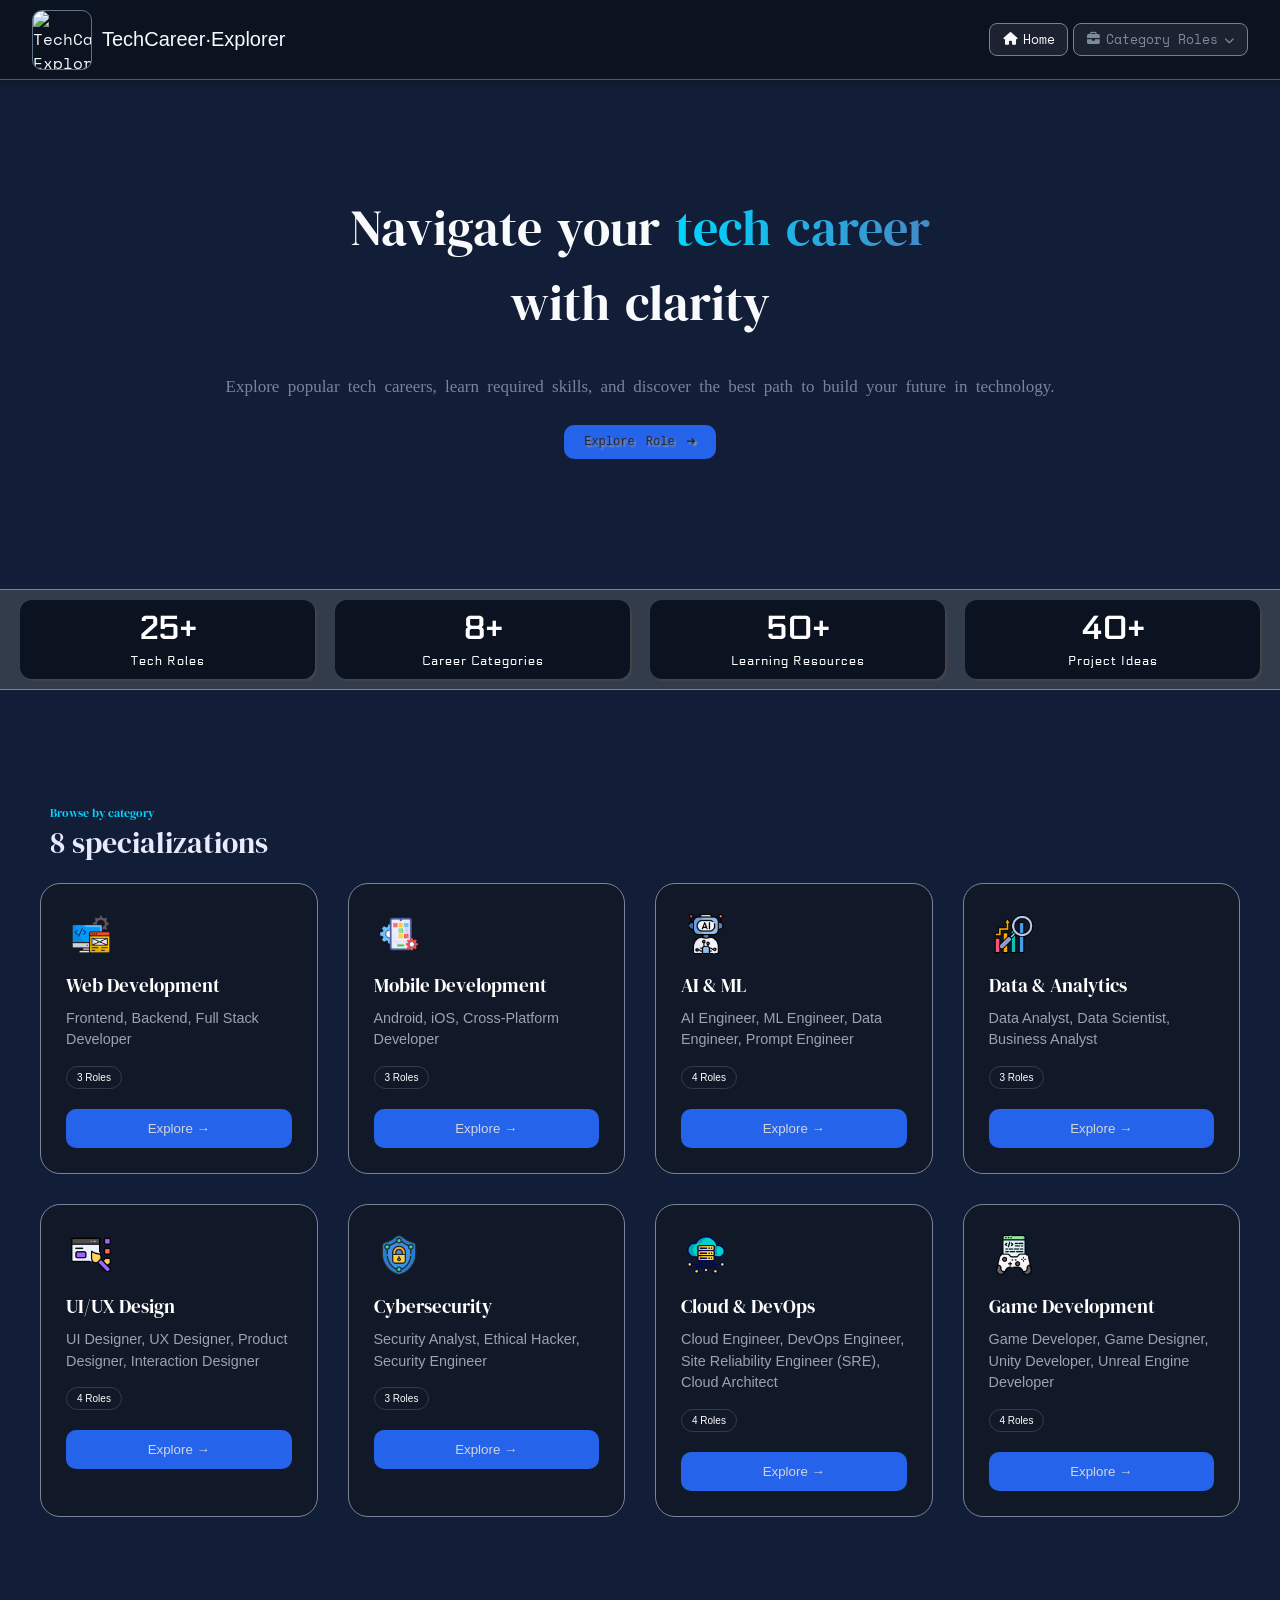
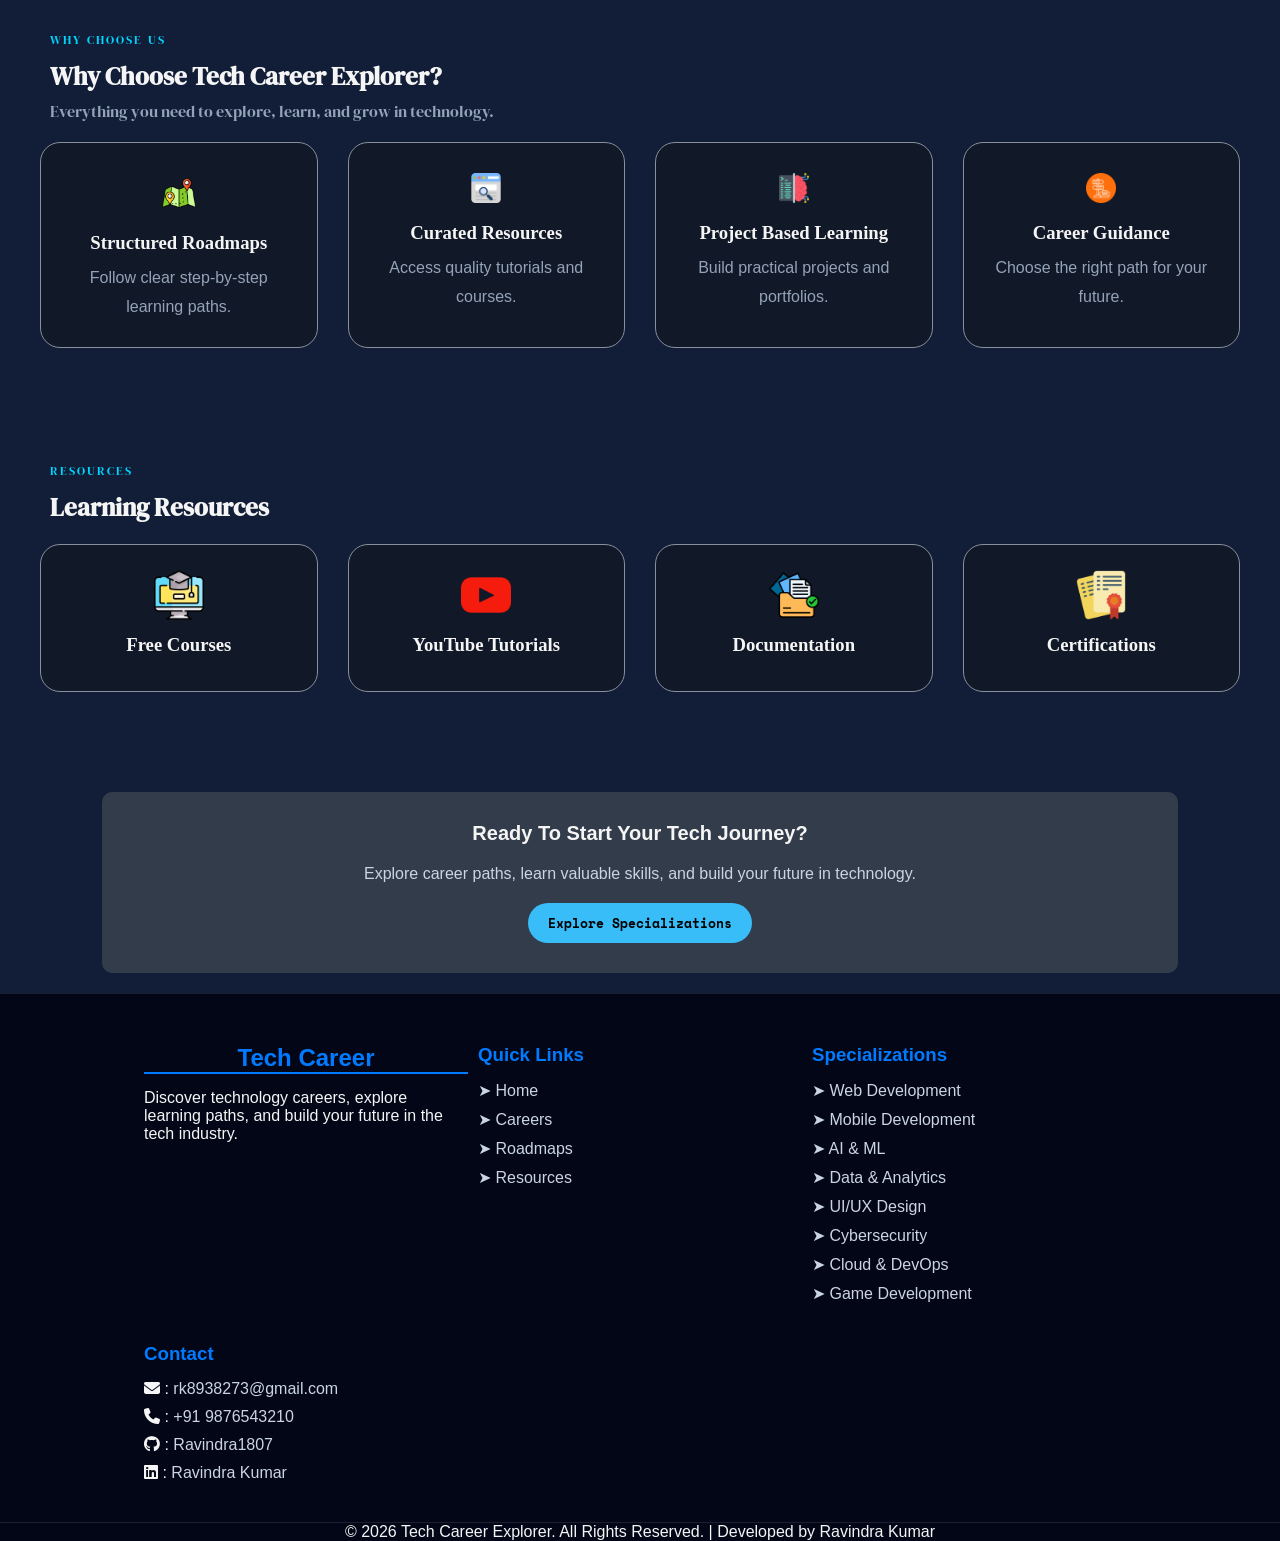
==== commit 707838e7: "Page-Done" ====
--- a/index.html
+++ b/index.html
@@ -6,10 +6,8 @@
     <meta name="viewport" content="width=device-width, initial-scale=1.0">
     <link href="https://fonts.googleapis.com/css2?family=Space+Mono:wght@400&display=swap" rel="stylesheet">
     <link rel="stylesheet" href="https://cdnjs.cloudflare.com/ajax/libs/font-awesome/6.5.1/css/all.min.css">
-    <link rel="stylesheet" href="style.css">
-    <title>
-        Tech Career Explore
-    </title>
+    <link rel="stylesheet" href="CSS/style.css">
+    <title>Tech Career Explore</title>
     <style>
         @import url('https://fonts.googleapis.com/css2?family=Black+Ops+One&family=DM+Serif+Display:ital@0;1&family=Poppins:ital,wght@0,100;0,200;0,300;0,400;0,500;0,600;0,700;0,800;0,900;1,100;1,200;1,300;1,400;1,500;1,600;1,700;1,800;1,900&display=swap');
         @import url('https://fonts.googleapis.com/css2?family=Black+Ops+One&family=DM+Serif+Display:ital@0;1&family=Inter:ital,opsz,wght@0,14..32,100..900;1,14..32,100..900&family=Poppins:ital,wght@0,100;0,200;0,300;0,400;0,500;0,600;0,700;0,800;0,900;1,100;1,200;1,300;1,400;1,500;1,600;1,700;1,800;1,900&display=swap');
@@ -18,44 +16,88 @@
 </head>
 
 <body>
+
     <header>
 
-
         <a class="head-icon" href="#">
+
             <div class="image-icon">
-                <img src="Icon.png" alt="" height="60" width="60">
-            </div>
-            <span class="nav-left">
-                TechCareer
-            </span>
+                <img src="imageS/Icon.png" alt="TechCareer Explorer logo" height="60" width="60">
+            </div>
+
+            <span class="nav-left">TechCareer·Explorer</span>
+
         </a>
-        <button class="menu-btn">
-            <i class="fa-solid fa-bars-staggered"></i>
+
+        <button class="menu-btn" aria-label="Toggle navigation menu">
+            <i class="fa fa-cog"></i>
         </button>
-        <nav class="navbar" id="navLinks">
-            <a class="nav-one" href="">Launchpad</a>
-            <a class="nav-other" href="">Explore</a>
-            <a class="nav-other" href="">Career Paths</a>
-            <a class="nav-other" href="">Roadmaps</a>
-        </nav>
-        <div class="head-right">
-            <span class="nav-right">
-                Update 12-July-2026
-            </span>
-
-        </div>
+
+        <ul class="navbar" id="navLinks">
+
+            <li>
+                <a class="nav-one" href="#">
+                    <i class="fa-solid fa-house"></i>
+                    Home
+                </a>
+            </li>
+
+            <li class="dropdown">
+
+                <a href="#" class="nav-other dropdown-toggle">
+                    <i class="fa-solid fa-briefcase"></i>
+                    Category Roles
+                    <i class="fa-solid fa-chevron-down"></i>
+                </a>
+
+                <ul class="dropdown-menu">
+                    <li>
+                        <a href="web-development.html"> Web Developer </a>
+                    </li>
+
+                    <li>
+                        <a href="mobile-development.html"> Mobile Development</a>
+                    </li>
+
+                    <li>
+                        <a href="AIML.html"> AI & Machine Learning</a>
+                    </li>
+
+                    <li>
+                        <a href="data-Analytics.html"> Data & Analytics</a>
+                    </li>
+
+                    <li>
+                        <a href="UX_UX.html"> UI/UX Design</a>
+                    </li>
+
+                    <li> 
+                        <a href="cyber.html">Cybersecurity</a>
+                    </li>
+
+                    <li> 
+                        <a href="cloud&DevOps.html">Cloud & DevOps</a>
+                    </li>
+
+                    <li> 
+                        <a href="game-de.html">Game Development</a>
+                    </li>
+
+                </ul>
+            </li>
+
+
+        </ul>
+
+
+
     </header>
 
     <section class="hero-section">
         <div class="hero">
-            <div class="hero-m">
-                <span>
-                    Update 12-July-2026
-                </span>
-
-            </div>
-
-            <h1> Navigate your <span>tech career</span> <br> with clarity</h1>
+            
+
+            <h1>Navigate your <span>tech career</span><br>with clarity</h1>
 
             <p>
                 Explore popular tech careers, learn required skills, and discover the best path to build your future in
@@ -63,275 +105,282 @@
             </p>
 
             <div class="button">
-                <a class="left-button" href="">
-                    Explore Role ➜
-                </a>
-                <a class="right-button" href=""> Career Path ➤
-                </a>
-            </div>
-        </div>
-
+                <a class="left-button" href="#catagories">Explore Role ➜</a>
+            </div>
+        </div>
     </section>
 
     <section class="stats-section">
         <div class="text-box">
             <div class="text-center">
-                <h1>10+</h1>
+                <h1>25+</h1>
                 <p>Tech Roles</p>
             </div>
             <div class="text-center">
-                <h1> 8+</h1>
+                <h1>8+</h1>
                 <p>Career Categories</p>
             </div>
             <div class="text-center">
-                <h1> 50+</h1>
+                <h1>50+</h1>
                 <p>Learning Resources</p>
             </div>
             <div class="text-center">
-                <h1>20+ </h1>
-                <p> Project Ideas</p>
-            </div>
-        </div>
-    </section>
-
-
-    <section class="categories-section">
-
+                <h1>40+</h1>
+                <p>Project Ideas</p>
+            </div>
+        </div>
+    </section>
+
+    <section class="categories-section" id="catagories">
         <div class="catagories-head">
-            <span>
-                Browse by category
-            </span>
-            <h2>
-                8 specializations
-            </h2>
+            <span>Browse by category</span>
+            <h2>8 specializations</h2>
         </div>
         <div class="categories">
 
             <div class="category-card">
-                <div class="card-icon"><img src="app-development.png" alt="" height="40" width="40"></div>
+                <div class="card-icon"><img src="images/app-development.png" alt="" height="40" width="40"></div>
                 <h3>Web Development</h3>
-                <p>Frontend, Backend, Full Stack</p>
+                <p>Frontend, Backend, Full Stack Developer</p>
                 <span class="role-count">3 Roles</span>
-                <button>Explore →</button>
-            </div>
-
-            <div class="category-card">
-                <div class="card-icon"><img src="app-settings.png" alt="" height="40" width="40"></i></div>
+                <a href="web-development.html"><button>Explore →</button></a>
+            </div>
+
+            <div class="category-card">
+                <div class="card-icon"><img src="images/app-settings.png" alt="" height="40" width="40"></div>
                 <h3>Mobile Development</h3>
-                <p>Android, iOS, Flutter</p>
+                <p>Android, iOS, Cross-Platform Developer</p>
                 <span class="role-count">3 Roles</span>
-                <button>Explore →</button>
-            </div>
-
-            <div class="category-card">
-                <div class="card-icon"><img src="ai-assistant.png" alt="" height="40" width="40"></div>
-                <h3>AI & ML</h3>
-                <p>AI Engineer, ML Engineer</p>
-                <span class="role-count">2 Roles</span>
-                <button>Explore →</button>
-            </div>
-            <div class="category-card">
-                <div class="card-icon"><img src="analitics.png" alt="" height="40" width="40"></div>
-                <h3>Data & Analytics</h3>
-                <p>Data Analyst, Data Scientist</p>
-                <span class="role-count">2 Roles</span>
-                <button>Explore →</button>
-            </div>
-            <div class="category-card">
-                <div class="card-icon"><img src="web-design.png" alt="" height="40" width="40"></div>
+                <a href="mobile-development.html"><button>Explore →</button></a>
+            </div>
+
+            <div class="category-card">
+                <div class="card-icon"><img src="images/ai-assistant.png" alt="" height="40" width="40"></div>
+                <h3>AI &amp; ML</h3>
+                <p>AI Engineer, ML Engineer, Data Engineer, Prompt Engineer</p>
+                <span class="role-count">4 Roles</span>
+                <a href="AIML.html"><button>Explore →</button></a>
+            </div>
+
+            <div class="category-card">
+                <div class="card-icon"><img src="images/analitics.png" alt="" height="40" width="40"></div>
+                <h3>Data &amp; Analytics</h3>
+                <p>Data Analyst, Data Scientist, Business Analyst</p>
+                <span class="role-count">3 Roles</span>
+                <a href="data-Analytics.html"><button>Explore →</button></a>
+            </div>
+
+            <div class="category-card">
+                <div class="card-icon"><img src="images/web-design.png" alt="" height="40" width="40"></div>
                 <h3>UI/UX Design</h3>
-                <p>UI Designer, UX Designer</p>
-                <span class="role-count">2 Roles</span>
-                <button>Explore →</button>
-            </div>
-            <div class="category-card">
-                <div class="card-icon"><img src="cyber-security.png" alt="" height="40" width="40"></div>
+                <p>UI Designer, UX Designer, Product Designer, Interaction Designer</p>
+                <span class="role-count">4 Roles</span>
+                <a href="UX_UX.html"><button>Explore →</button></a>
+            </div>
+
+            <div class="category-card">
+                <div class="card-icon"><img src="images/cyber-security.png" alt="" height="40" width="40"></div>
                 <h3>Cybersecurity</h3>
-                <p>Security Analyst, Ethical Hacker</p>
-                <span class="role-count">2 Roles</span>
-                <button>Explore →</button>
-            </div>
-            <div class="category-card">
-                <div class="card-icon"><img src="server.png" alt="" height="40" width="40"></div>
-                <h3>Cloud & DevOps</h3>
-                <p>Cloud Engineer, DevOps Engineer</p>
-                <span class="role-count">2 Roles</span>
-                <button>Explore →</button>
-            </div>
-            <div class="category-card">
-                <div class="card-icon"><img src="game.png" alt="" height="40" width="40"></div>
+                <p>Security Analyst, Ethical Hacker, Security Engineer</p>
+                <span class="role-count">3 Roles</span>
+                <a href="cyber.html"><button>Explore →</button></a>
+            </div>
+
+            <div class="category-card">
+                <div class="card-icon"><img src="images/server.png" alt="" height="40" width="40"></div>
+                <h3>Cloud &amp; DevOps</h3>
+                <p>Cloud Engineer, DevOps Engineer, Site Reliability Engineer (SRE), Cloud Architect</p>
+                <span class="role-count">4 Roles</span>
+                <a href="cloud&DevOps.html"><button>Explore →</button></a>
+            </div>
+
+            <div class="category-card">
+                <div class="card-icon"><img src="images/game.png" alt="" height="40" width="40"></div>
                 <h3>Game Development</h3>
-                <p>Game Developer, Game Designer</p>
-                <span class="role-count">2 Roles</span>
-                <button>Explore →</button>
-            </div>
-
-
-            <!-- aur cards -->
-
-        </div>
-
-    </section>
+                <p>Game Developer, Game Designer, Unity Developer, Unreal Engine Developer</p>
+                <span class="role-count">4 Roles</span>
+                <a href="game-de.html"><button>Explore →</button></a>
+            </div>
+
+        </div>
+    </section>
+
+    <section class="why">
+        <div class="heading">
+            <span>WHY CHOOSE US</span>
+            <h2>Why Choose Tech Career Explorer?</h2>
+            <p>Everything you need to explore, learn, and grow in technology.</p>
+        </div>
+
+        <div class="why-container">
+            <div class="why-card">
+                <div class="card-icon">
+                    <img src="images/road-map.png" alt="" height="40" width="40">
+                </div>
+                <h3>Structured Roadmaps</h3>
+                <p>Follow clear step-by-step learning paths.</p>
+            </div>
+
+            <div class="why-card">
+                <div class="card-icon">
+                    <img src="images/person.png" alt="" height="30" width="30">
+                </div>
+                <h3>Curated Resources</h3>
+                <p>Access quality tutorials and courses.</p>
+            </div>
+
+            <div class="why-card">
+                <div class="card-icon">
+                    <img src="images/coding.png" alt="" height="30" width="30">
+                </div>
+                <h3>Project Based Learning</h3>
+                <p>Build practical projects and portfolios.</p>
+            </div>
+
+            <div class="why-card">
+                <div class="card-icon">
+                    <img src="images/career-choice.png" alt="" height="30" width="30">
+                </div>
+                <h3>Career Guidance</h3>
+                <p>Choose the right path for your future.</p>
+            </div>
+        </div>
+    </section>
+
+    <section class="resources">
+        <div class="heading">
+            <span>RESOURCES</span>
+            <h2>Learning Resources</h2>
+        </div>
+
+        <div class="resource-container">
+            <div class="resource-card">
+                <a href="#"><img src="images/online-learning.png" alt="" height="50" width="50"></a>
+                <h3>Free Courses</h3>
+            </div>
+
+            <div class="resource-card">
+                <a href="#"><img src="images/youtube.png" alt="" height="50" width="50"></a>
+                <h3>YouTube Tutorials</h3>
+            </div>
+
+            <div class="resource-card">
+                <a href="#"><img src="images/documentation.png" alt="" height="50" width="50"></a>
+                <h3>Documentation</h3>
+            </div>
+
+            <div class="resource-card">
+                <a href="#"><img src="images/contract.png" alt="" height="50" width="50"></a>
+                <h3>Certifications</h3>
+            </div>
+        </div>
+    </section>
+
+    <section class="cta">
+        <h2>Ready To Start Your Tech Journey?</h2>
+        <p>Explore career paths, learn valuable skills, and build your future in technology.</p>
+        <a href="#specialization" class="cta-btn">Explore Specializations</a>
+    </section>
+
+    <footer class="footer">
+        <div class="footer-container">
+
+            <div class="footer-box">
+                <div class="U">
+                    <h2>Tech Career</h2>
+                    <p>
+                        Discover technology careers, explore learning paths,
+                        and build your future in the tech industry.
+                    </p>
+                </div>
+            </div>
+
+            <div class="footer-box">
+                <h3>Quick Links</h3>
+                <ul>
+                    <li><a href="#">➤ Home</a></li>
+                    <li><a href="#">➤ Careers</a></li>
+                    <li><a href="#">➤ Roadmaps</a></li>
+                    <li><a href="#">➤ Resources</a></li>
+                </ul>
+            </div>
+
+            <div class="footer-box">
+                <h3>Specializations</h3>
+                <ul>
+                    <li><a href="web-development.html">➤ Web Development</a></li>
+                    <li><a href="mobile-development.html">➤ Mobile Development</a></li>
+                    <li><a href="AIML.html">➤ AI & ML</a></li>
+                    <li><a href="data-Analytics.html">➤ Data & Analytics</a></li>
+                    <li><a href="UX_UX.html">➤ UI/UX Design</a></li>
+                    <li><a href="cyber.html">➤ Cybersecurity</a></li>
+                    <li><a href="cloud&DevOps.html">➤ Cloud & DevOps</a></li>
+                    <li><a href="game-de.html">➤ Game Development</a></li>
+                </ul>
+            </div>
+
+            <div class="footer-box">
+                <h3>Contact</h3>
+                <ul>
+                    <li><i class="fa-solid fa-envelope"></i> : <a
+                            href="mailto:rk8938273@gmail.com">rk8938273@gmail.com</a></li>
+                    <li><i class="fa-solid fa-phone"></i> : <a href="tel:+919876543210">+91 9876543210</a></li>
+                    <li><i class="fa-brands fa-github"></i> : <a href="https://github.com/Ravindra1807">Ravindra1807</a>
+                    </li>
+                    <li><i class="fa-brands fa-linkedin"></i> : <a
+                            href="https://www.linkedin.com/in/ravindra-kumar-a95761385">Ravindra Kumar</a></li>
+                </ul>
+            </div>
+
+        </div>
+
+        <div class="footer-bottom">
+            <p>© 2026 Tech Career Explorer. All Rights Reserved. | Developed by Ravindra Kumar</p>
+        </div>
+    </footer>
+
     <script>
         const menuBtn = document.querySelector(".menu-btn");
         const navLinks = document.querySelector("#navLinks");
-
+        const dropdowns = document.querySelectorAll(".dropdown");
+
+        // Mobile hamburger toggle
         menuBtn.addEventListener("click", (e) => {
             e.stopPropagation();
             navLinks.classList.toggle("active");
         });
 
+        // Close navbar + all dropdowns on outside click
         document.addEventListener("click", (e) => {
-            if (!navLinks.contains(e.target)) {
+            if (!navLinks.contains(e.target) && !menuBtn.contains(e.target)) {
                 navLinks.classList.remove("active");
+                dropdowns.forEach((d) => d.classList.remove("open"));
             }
         });
+
+        // Dropdown toggle — 1 click open, same click close
+        dropdowns.forEach((dropdown) => {
+            const toggle = dropdown.querySelector(".dropdown-toggle");
+
+            toggle.addEventListener("click", (e) => {
+                e.preventDefault();
+                e.stopPropagation();
+
+                const isOpen = dropdown.classList.contains("open");
+
+                // close all first
+                dropdowns.forEach((d) => d.classList.remove("open"));
+
+                // toggle this one
+                if (!isOpen) dropdown.classList.add("open");
+            });
+        });
+
+        // Clicks inside dropdown-menu don't close it
+        document.querySelectorAll(".dropdown-menu").forEach((menu) => {
+            menu.addEventListener("click", (e) => e.stopPropagation());
+        });
     </script>
-    <section class="why">
-        <div class="heading">
-            <span>WHY CHOOSE US</span>
-            <h2>Why Choose Tech Career Explorer?</h2>
-            <p>
-                Everything you need to explore, learn, and grow in technology.
-            </p>
-        </div>
-
-        <div class="why-container">
-
-            <div class="why-card">
-                <div class="card-icon">
-                    <img src="road-map.png" alt="" height="30px" width="30">
-                </div>
-                <h3>Structured Roadmaps</h3>
-                <p>Follow clear step-by-step learning paths.</p>
-            </div>
-
-            <div class="why-card">
-                <div class="card-icon">
-                    <img src="person.png" alt="" height="30px" width="30">
-                </div>
-                <h3>Curated Resources</h3>
-                <p>Access quality tutorials and courses.</p>
-            </div>
-
-            <div class="why-card">
-                <div class="card-icon">
-                    <img src="coding.png" alt="" height="30px" width="30">
-                </div>
-                <h3>Project Based Learning</h3>
-                <p>Build practical projects and portfolios.</p>
-            </div>
-
-            <div class="why-card">
-                <div class="card-icon">
-                    <img src="career-choice.png" alt="" height="30px" width="30">
-                </div>
-                <h3>Career Guidance</h3>
-                <p>Choose the right path for your future.</p>
-            </div>
-
-        </div>
-    </section>
-
-
-    <section class="resources">
-
-        <div class="heading">
-            <span>RESOURCES</span>
-            <h2>Learning Resources</h2>
-        </div>
-
-        <div class="resource-container">
-
-            <div class="resource-card">
-                <a href="#"> <img src="online-learning.png" alt="" height="50" width="50"> </a>
-                <h3>Free Courses</h3>
-            </div>
-
-            <div class="resource-card">
-                <a href="#"> <img src="youtube.png" alt="" height="50px" width="50"> </a>
-                <h3>YouTube Tutorials</h3>
-            </div>
-
-            <div class="resource-card">
-                <a href="#"> <img src="documentation.png" alt="" height="50" width="50"> </a>
-                <h3>Documentation</h3>
-            </div>
-
-            <div class="resource-card">
-                <a href="#"> <img src="contract.png" alt="" height="50" width="50"> </a>
-                <h3>Certifications</h3>
-            </div>
-
-        </div>
-
-    </section>
-
-
-    <section class="cta">
-
-        <h2>Ready To Start Your Tech Journey?</h2>
-
-        <p>
-            Explore career paths, learn valuable skills,
-            and build your future in technology.
-        </p>
-
-        <a href="#specialization" class="cta-btn">
-            Explore Speci.
-        </a>
-
-    </section>
-    <footer class="footer">
-        <div class="footer-container">
-
-            <div class="footer-box">
-                <h2>Tech Career </h2>
-                <p>
-                    Discover technology careers, explore learning paths,
-                    and build your future in the tech industry.
-                </p>
-            </div>
-
-            <div class="footer-box">
-                <h3>Quick Links</h3>
-                <ul>
-                    <li>➤ Home</li>
-                    <li>➤ Careers</li>
-                    <li>➤ Roadmaps</li>
-                    <li>➤ Resources</li>
-                </ul>
-            </div>
-
-            <div class="footer-box">
-                <h3>Specializations</h3>
-                <ul>
-                    <li>➤ Web Development</li>
-                    <li>➤ App Development</li>
-                    <li>➤ UI/UX Design</li>
-                    <li>➤ AI & Machine Learning</li>
-                    <li>➤ Cyber Security</li>
-                </ul>
-            </div>
-
-            <div class="footer-box">
-                <h3>Contact</h3>
-                <ul>
-                  <li> <i class="fa-solid fa-envelope"></i> : <a href="mailto:rk8938273@gmail.com"> rk8938273@gmail.com</a></li> 
-                   <li> <i class="fa-solid fa-phone"></i> : <a href="tel:+919876543210">+91 9876543210</a></li>
-                    <li> <i class="fa-brands fa-github"></i> : <a href="https://github.com/Ravindra1807">Ravindra1807</a></li>
-                   <li> <i class="fa-brands fa-linkedin"></i> : <a
-                        href="https://www.linkedin.com/in/ravindra-kumar-a95761385?utm_source=share_via&utm_content=profile&utm_medium=member_android">Ravindra
-                        Kumar</a> </li>
-                </ul>
-            </div>
-
-        </div>
-
-        <div class="footer-bottom">
-            <p>© 2026 Tech Career Explorer. All Rights Reserved.</p>
-        </div>
-    </footer>
 
 </body>
 
--- a/CSS/style.css
+++ b/CSS/style.css
@@ -0,0 +1,943 @@
+* {
+    margin: 0;
+    padding: 0;
+    box-sizing: border-box;
+}
+
+body {
+    color: whitesmoke;
+    background-color: #121e37;
+    font-family: Arial, Helvetica, sans-serif;
+}
+
+html {
+    scroll-behavior: smooth;
+    scroll-padding-top: 80px;
+}
+
+/* ========================
+   NAVBAR / HEADER
+======================== */
+
+header {
+    height: 80px;
+    width: 100%;
+    /* FIX: was both sticky + fixed — keeping only fixed */
+    position: fixed;
+    top: 0;
+    left: 0;
+    z-index: 1000;
+    font-family: 'Space Mono', monospace;
+    background-color: #0B1220;
+    padding: 1rem 2rem;
+    display: flex;
+    justify-content: space-between;
+    align-items: center;
+    border-bottom: 1px solid #4f5a6a;
+    box-shadow: 0 2px 10px rgba(0, 0, 0, 0.25);
+}
+
+.head-icon {
+    color: #F8FAFC;
+    cursor: pointer;
+    gap: 10px;
+    display: flex;
+    justify-content: center;
+    align-items: center;
+    text-decoration: none;
+}
+
+.image-icon {
+    display: flex;
+    align-items: center;
+}
+
+.image-icon img {
+    border: 1px solid #8aa2bbac;
+    border-radius: 10px;
+}
+
+.nav-left {
+    font-size: 20px;
+    font-family: 'Segoe UI', Tahoma, Geneva, Verdana, sans-serif;
+}
+
+/* FIX: single clean .navbar declaration */
+.navbar {
+    list-style: none;
+    font-size: 0.8rem;
+    display: flex;
+    align-items: center;
+    gap: 5px;
+}
+
+.nav-one {
+    color: #F8FAFC;
+}
+
+.nav-other {
+    color: #acbfd2ac;
+}
+
+.nav-other:hover {
+    color: #F8FAFC;
+}
+
+.nav-one,
+.nav-other,
+.head-right .nav-right {
+    cursor: pointer;
+    background-color: rgba(66, 68, 80, 0.331);
+    padding: 0.5vw 1vw;
+    border: 1px solid gray;
+    border-radius: 8px;
+    text-decoration: none;
+    display: inline-flex;
+    align-items: center;
+    gap: 6px;
+}
+
+.head-right {
+    display: flex;
+    align-items: center;
+    font-size: 12px;
+    cursor: pointer;
+    color: #F8FAFC;
+}
+
+.menu-btn {
+    display: none;
+    font-size: 25px;
+    background: none;
+    border: none;
+    color: aliceblue;
+    cursor: pointer;
+}
+
+/* ========================
+   DROPDOWN
+======================== */
+
+.dropdown {
+    position: relative;
+    list-style: none;
+}
+
+.dropdown .nav-other {
+    display: inline-flex;
+    align-items: center;
+    gap: 6px;
+}
+
+.dropdown .fa-chevron-down {
+    font-size: 10px;
+    transition: transform 0.25s ease;
+}
+
+.dropdown.open .fa-chevron-down {
+    transform: rotate(180deg);
+}
+
+.dropdown-menu {
+    list-style: none;
+    position: absolute;
+    top: calc(100% + 12px);
+    right: 0px;
+
+    text-align: center;
+
+    min-width: 230px;
+    background-color: #0B1220;
+    border: 1px solid #1E293B;
+    border-radius: 10px;
+    padding: 16px;
+    display: flex;
+    justify-content: center;
+    flex-direction: column;
+    gap: 10px 24px;
+
+    /* scrollable when many categories added */
+    max-height: 70vh;
+    overflow-y: auto;
+    scrollbar-width: thin;
+    scrollbar-color: #2c3650 transparent;
+
+    /* closed by default */
+    opacity: 0;
+    visibility: hidden;
+    transform: translateY(-8px);
+    transition: opacity 0.2s ease, transform 0.2s ease, visibility 0.2s ease;
+    box-shadow: 0 12px 30px rgba(0, 0, 0, 0.35);
+}
+
+.dropdown-menu::-webkit-scrollbar {
+    width: 8px;
+}
+
+.dropdown-menu::-webkit-scrollbar-track {
+    background: transparent;
+}
+
+.dropdown-menu::-webkit-scrollbar-thumb {
+    background-color: #2c3650;
+    border-radius: 8px;
+}
+
+.dropdown-menu::-webkit-scrollbar-thumb:hover {
+    background-color: #2b81f8;
+}
+
+.dropdown.open .dropdown-menu {
+    opacity: 1;
+    visibility: visible;
+    transform: translateY(0);
+}
+
+.dropdown-menu .menu-group-title {
+    grid-column: 1 / -1;
+    font-size: 11px;
+    letter-spacing: 2px;
+    text-transform: uppercase;
+    color: #2b81f8;
+    margin: 8px 0 2px;
+    border-bottom: 1px solid #1E293B;
+    padding-bottom: 6px;
+}
+
+.dropdown-menu .menu-group-title:first-child {
+    margin-top: 0;
+}
+
+.dropdown-menu li {
+    list-style: none;
+}
+
+.dropdown-menu li a {
+    display: block;
+    padding: 6px 8px;
+    border-radius: 6px;
+    color: #c8ced8;
+    text-decoration: none;
+    font-size: 13px;
+    transition: background-color 0.2s ease, color 0.2s ease;
+}
+
+.dropdown-menu li a:hover ,.dropdown-menu li a:active{
+    background-color: #6e9ec8;
+}
+
+/* ========================
+   HERO SECTION
+======================== */
+
+.hero-section {
+    margin: 40px;
+    padding: 150px 30px 80px;
+    display: flex;
+    justify-content: center;
+}
+
+.hero {
+    width: 100%;
+    max-width: 1200px;
+    text-align: center;
+    word-spacing: 4px;
+}
+
+/* Hero mobile badge — hidden on desktop, shown on mobile */
+.hero .hero-m {
+    display: none;
+}
+
+.hero h1,
+.hero p {
+    margin-bottom: 3%;
+    line-height: 1.5;
+    text-wrap: balance;
+}
+
+.hero h1 {
+    font-size: 50px;
+    font-weight: 400;
+    color: #F8FAFC;
+    font-family: "DM Serif Display", serif;
+}
+
+.hero p {
+   font-size: 17px;
+    font-family: 'Times New Roman', Times, serif;
+    text-align: center;
+    color: #7A8399;
+}
+
+.hero h1 span {
+    background: linear-gradient(90deg, #00D4FF, #458ac6);
+    background-clip: text;
+    -webkit-background-clip: text;
+    -webkit-text-fill-color: transparent;
+}
+
+.button {
+
+
+    font-size: 12px;
+    font-family: 'Courier New', Courier, monospace;
+    font-weight: 400;
+    margin-top: 10px;
+}
+
+.button .left-button {
+    padding: 10px 20px;
+    background-color: #2563eb;
+    border-radius: 10px;
+    text-decoration: none;
+    color: #292a2b;
+    text-shadow: 2px 2px 2px #90969e;
+}
+
+.left-button:active {
+    background-color: #dad8d8;
+}
+
+
+
+/* ========================
+   STATS SECTION
+======================== */
+
+.stats-section {
+    width: 100%;
+    padding: 20px 0;
+}
+
+.text-box {
+    gap: 20px;
+    width: 100%;
+    background: #333c4b;
+    display: grid;
+    grid-template-columns: repeat(4, 1fr);
+    border-top: 1px solid #7A8399;
+    border-bottom: 1px solid #7A8399;
+    padding: 10px 20px;
+}
+
+.text-center {
+    background-color: #0B1220;
+    box-shadow: 2px 2px 2px #45464b;
+    font-family: "Electrolize", serif;
+    color: white;
+    padding: 10px 15px;
+    border-radius: 12px;
+    text-align: center;
+}
+
+.text-center h1 {
+    font-size: 2rem;
+    margin-bottom: 5px;
+}
+
+.text-center p {
+    letter-spacing: 1px;
+    font-size: 0.8rem;
+}
+
+/* ========================
+   CATEGORIES SECTION
+======================== */
+
+.categories-section {
+    margin: 80px 0;
+    padding: 0 20px;
+}
+
+.catagories-head {
+    padding: 10px 0 0 30px;
+    font-family: "DM Serif Display", serif;
+}
+
+.catagories-head span {
+    font-size: 12px;
+    color: #00D4FF;
+}
+
+.catagories-head h2 {
+    font-size: 30px;
+    color: #e8eafe;
+    font-weight: 300;
+}
+
+.categories {
+    padding: 20px;
+    display: grid;
+    grid-template-columns: repeat(4, 1fr);
+    gap: 30px;
+}
+
+.category-card {
+    background: #111827;
+    border: 1px solid #7A8399;
+    border-radius: 20px;
+    padding: 25px;
+    transition: 0.3s ease-in-out;
+}
+
+.category-card:hover {
+    background-color: #121e37;
+    border: 1px solid #00D4FF;
+}
+
+.card-icon {
+    padding: 5px;
+    margin-bottom: 10px;
+}
+
+.category-card h3 {
+    font-family: "DM Serif Display", serif;
+    font-weight: 300;
+    color: white;
+    margin-bottom: 10px;
+}
+
+.category-card p {
+    color: #9ca3af;
+    margin-bottom: 15px;
+    font-size: 0.9rem;
+    line-height: 1.5;
+}
+
+.role-count {
+    display: inline-block;
+    border: 1px solid rgba(255, 255, 255, 0.15);
+    color: white;
+    padding: 5px 10px;
+    border-radius: 12px;
+    font-size: 10px;
+}
+
+.category-card button {
+    width: 100%;
+    margin-top: 20px;
+    padding: 12px;
+    border: none;
+    border-radius: 10px;
+    background: #2563eb;
+    color: #d1d5db;
+    cursor: pointer;
+    transition: background 0.2s;
+}
+
+.category-card button:hover {
+    background: #1d4ed8;
+}
+
+.category-card button:active {
+    background-color: #ef4444;
+    color: #0B1220;
+}
+
+/* ========================
+   WHY SECTION
+======================== */
+
+.why,
+.resources {
+    margin: 80px 0;
+    padding: 0 20px;
+}
+
+.heading {
+    padding: 10px 0 0 30px;
+    font-family: "DM Serif Display", serif;
+    font-weight: 300;
+}
+
+.heading span {
+    color: #00D4FF;
+    letter-spacing: 2px;
+    font-size: 12px;
+}
+
+.heading h2 {
+    font-size: 25px;
+    margin-top: 10px;
+}
+
+.heading p {
+    color: #94a3b8;
+    margin-top: 7px;
+}
+
+.why-container,
+.resource-container {
+    display: grid;
+    grid-template-columns: repeat(4, 1fr);
+    padding: 20px;
+    gap: 30px;
+}
+
+/* FIX: was two separate conflicting rules merged into one */
+.why-card,
+.resource-card {
+    background-color: #111827;
+    padding: 25px;
+    border-radius: 20px;
+    text-align: center;
+    transition: 0.4s;
+    border: 1px solid #88909d;
+}
+
+.why-card:hover,
+.resource-card:hover {
+    border-color: #00D4FF;
+    background-color: #0f172a;
+}
+
+.why-card h3,
+.resource-card h3 {
+    font-family: Georgia, 'Times New Roman', Times, serif;
+    margin-bottom: 10px;
+}
+
+.why-card p {
+    color: #94a3b8;
+    line-height: 1.8;
+}
+
+/* FIX: was .why-card .card-icon — that was correct, but ensure margin works */
+.why-card .card-icon,
+.resource-card a {
+    display: block;
+    margin-bottom: 10px;
+}
+
+/* ========================
+   CTA SECTION
+======================== */
+
+.cta {
+    margin: 20px 8%;
+    text-align: center;
+    padding: 30px;
+    border-radius: 10px;
+    background-color: #333c4b;
+}
+
+.cta h2 {
+    font-size: 20px;
+    font-family: Arial, Helvetica, sans-serif;
+}
+
+.cta p {
+    margin: 20px 0;
+    color: #cbd5e1;
+}
+
+.cta-btn {
+    font-size: 13px;
+    display: inline-block;
+    border-radius: 20px;
+    background: #38bdf8;
+    color: black;
+    padding: 10px 20px;
+    text-decoration: none;
+    font-family: 'Space Mono';
+    font-weight: 600;
+}
+
+.cta-btn:hover {
+    background: #0ea5e9;
+}
+
+
+/* ===== FOOTER ===== */
+.footer {
+    background: #020617;
+    padding-top: 50px;
+    border-top: 1px solid rgba(255, 255, 255, .1);
+
+}
+
+.footer-container {
+    width: 90%;
+    margin: auto;
+    padding: 0px 80px;
+
+    display: grid;
+    grid-template-columns: repeat(auto-fit, minmax(250px, 1fr));
+    row-gap: 30px;
+    column-gap: 10px;
+}
+
+.footer-box h3,
+.footer-box h2 {
+    margin-bottom: 15px;
+    color: #007bff;
+}
+
+.footer-box .U h2 {
+    border-bottom: 2px solid;
+    text-align: center;
+
+}
+
+.footer-box ul {
+    list-style: none;
+}
+
+.footer-box ul li {
+    margin-bottom: 10px;
+}
+
+.footer-box a {
+    color: #cbd5e1;
+    text-decoration: none;
+}
+
+.footer-box a:hover {
+    color: #38bdf8;
+}
+
+.footer-bottom {
+    text-align: center;
+    margin-top: 30px;
+    border-top: 1px solid rgba(255, 255, 255, .1);
+
+}
+
+/* ========================
+   RESPONSIVE — TABLET (max 1020px)
+======================== */
+
+@media (max-width: 1020px) {
+   
+    .categories {
+        grid-template-columns: 1fr 1fr;
+    }
+
+    .why-container,
+    .resource-container {
+        grid-template-columns: 1fr 1fr;
+    }
+
+    .footer-container {
+        grid-template-columns: 1fr 1fr;
+        row-gap: 30px;
+        column-gap: 90px;
+
+    }
+}
+
+/* ========================
+   RESPONSIVE — MOBILE (max 768px)
+======================== */
+
+@media (max-width: 768px) {
+    header {
+        height: 70px;
+        padding: 0.5rem 1rem;
+    }
+
+    .image-icon img {
+        height: 50px;
+        width: 50px;
+    }
+
+    
+
+    /* Mobile navbar — hidden by default, shown when .active */
+    .navbar {
+        display: none;
+        position: absolute;
+        top: 70px;
+        right: 10px;
+        left: 10px;
+        padding: 15px;
+        flex-direction: column;
+        align-items: stretch;
+        gap: 8px;
+        border-radius: 8px;
+        background-color: #0B1220;
+        border: 1px solid #1E293B;
+        font-family: 'Courier New', Courier, monospace;
+        box-shadow: 0 8px 24px rgba(0, 0, 0, 0.4);
+    }
+
+    .navbar.active {
+        display: flex;
+    }
+
+    .menu-btn {
+        display: block;
+    }
+
+    .nav-one,
+    .nav-other {
+        background: none;
+        border: none;
+        width: 100%;
+        justify-content: space-between;
+        padding: 8px 4px;
+        color: #cbd5e1;
+    }
+
+    .dropdown {
+        width: 100%;
+    }
+
+    /* Mobile dropdown — inline, not floating */
+    .dropdown-menu {
+        position: static;
+        min-width: 100%;
+        grid-template-columns: 1fr;
+        margin-top: 8px;
+        transform: none !important;
+        box-shadow: none;
+        max-height: 50vh;
+        overflow-y: auto;
+        display: none;
+        opacity: 1;
+        visibility: visible;
+        transition: none;
+    }
+
+    .dropdown.open .dropdown-menu {
+        display: grid;
+    }
+
+    /* HERO */
+    .hero-section {
+        padding: 120px 12px 60px;
+    }
+
+    .hero .hero-m {
+        display: flex;
+        align-items: center;
+        justify-content: center;
+        cursor: pointer;
+        margin-bottom: 30px;
+    }
+
+    .hero-m span {
+        border: 1px solid #00D4FF;
+        padding: 4px 10px;
+        border-radius: 8px;
+        font-size: 12px;
+    }
+
+    .hero h1 {
+        font-size: 7vw;
+        margin-bottom: 20px;
+        line-height: 1.4;
+    }
+
+    .hero p {
+        margin: 0 20px 30px;
+        font-size: 14px;
+    }
+
+    .button {
+        font-size: 14px;
+        flex-direction: column;
+        gap: 12px;
+    }
+
+    .button .left-button,
+    .button .right-button {
+        padding: 10px 24px;
+        border-radius: 10px;
+        width: 180px;
+        text-align: center;
+    }
+
+    /* STATS */
+    .text-box {
+        gap: 15px;
+        padding: 15px;
+        grid-template-columns: repeat(2, 1fr);
+    }
+
+    .text-center h1 {
+        font-size: 1.4rem;
+    }
+
+    .text-center p {
+        font-size: 0.7rem;
+        letter-spacing: 1px;
+    }
+
+    /* CATEGORIES */
+    .catagories-head {
+        padding-left: 20px;
+        margin-bottom: 15px;
+    }
+
+    .catagories-head h2 {
+        font-size: 25px;
+        font-weight: 400;
+    }
+
+    .categories {
+        grid-template-columns: 1fr 1fr;
+        gap: 15px;
+    }
+
+    .category-card {
+        padding: 15px;
+    }
+
+    /* FOOTER */
+    .footer-container {
+        gap: 40px;
+        font-size: 13px;
+    }
+}
+
+/* ========================
+   RESPONSIVE — SMALL MOBILE (max 480px)
+======================== */
+
+@media (max-width: 480px) {
+    header {
+        height: 60px;
+        padding: 0.5rem 1rem;
+    }
+
+    .image-icon img {
+        height: 40px;
+        width: 40px;
+    }
+
+    .navbar {
+        top: 62px;
+    }
+
+    /* HERO */
+    .hero-section {
+        padding: 100px 8px 50px;
+    }
+
+    .hero {
+        margin: 0 10px;
+    }
+
+    .hero h1 {
+        font-size: 7vw;
+        margin-bottom: 12px;
+    }
+
+    .hero p {
+        width: 100%;
+        margin: 0 auto 24px;
+        font-size: 13px;
+        line-height: 1.6;
+    }
+
+
+    .button {
+        font-size: 10px;
+        font-weight: 300;
+        margin-top: 10px;
+    }
+
+    .button .left-button {
+        padding: 7px 10px;
+        background-color: #2563eb;
+        border-radius: 7px;
+        color: #292a2b;
+        text-shadow: 2px 2px 2px #90969e;
+    }
+
+    /* STATS */
+    .text-box {
+        gap: 8px;
+        padding: 12px;
+    }
+
+    .text-center h1 {
+        font-size: 1.4rem;
+    }
+
+    .text-center p {
+        font-size: 0.5rem;
+    }
+
+    /* CATEGORIES */
+    .catagories-head {
+        padding-left: 15px;
+    }
+
+    .catagories-head h2,
+    .heading h2 {
+        font-size: 20px;
+    }
+
+    .category-card p,
+    .heading span {
+        font-size: 10px;
+    }
+
+    .categories {
+        grid-template-columns: 1fr;
+        padding: 10px;
+    }
+
+    /* WHY + RESOURCES */
+    .why-container,
+    .resource-container {
+        grid-template-columns: 1fr;
+        padding: 10px;
+    }
+
+    .why-card {
+        padding: 20px;
+    }
+
+
+
+    /* CTA */
+    .cta {
+        margin: 20px 4%;
+        padding: 20px;
+    }
+
+    .cta h2 {
+        font-size: 15px;
+    }
+
+    .cta p {
+        margin: 10px 0;
+        font-size: 12px;
+    }
+
+    .cta-btn {
+        font-size: 11px;
+        padding: 8px 16px;
+    }
+
+    /* FOOTER */
+    .footer-container {
+        grid-template-columns: 1fr;
+        gap: 20px;
+        padding: 20px;
+
+    }
+
+    .footer-box .U {
+        text-align: center;
+    }
+
+    .footer-box .U h2 {
+        font-size: 25px;
+    }
+
+    .footer-box ul,
+    .footer-box p {
+        font-size: 12px;
+        line-height: 22px;
+    }
+
+    .footer-bottom {
+        padding-top: 5px;
+        font-size: 10px;
+    }
+}
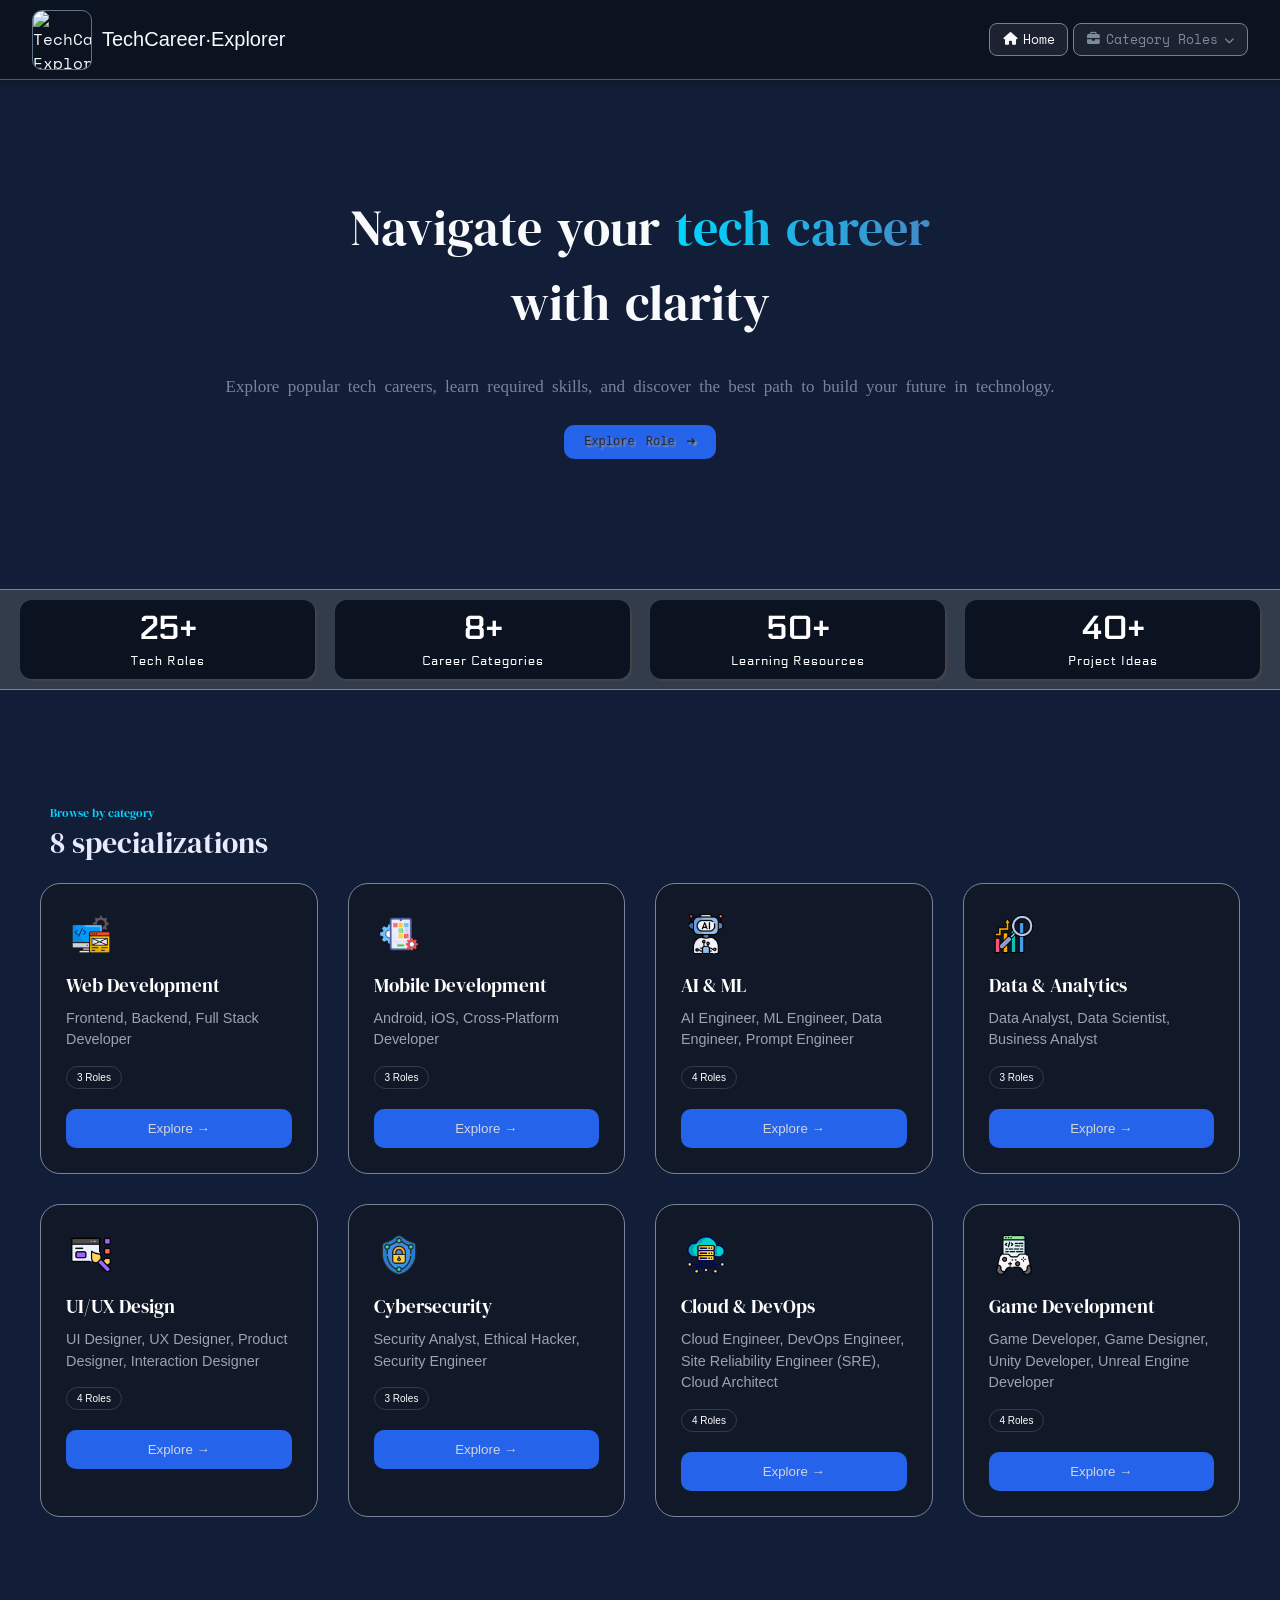
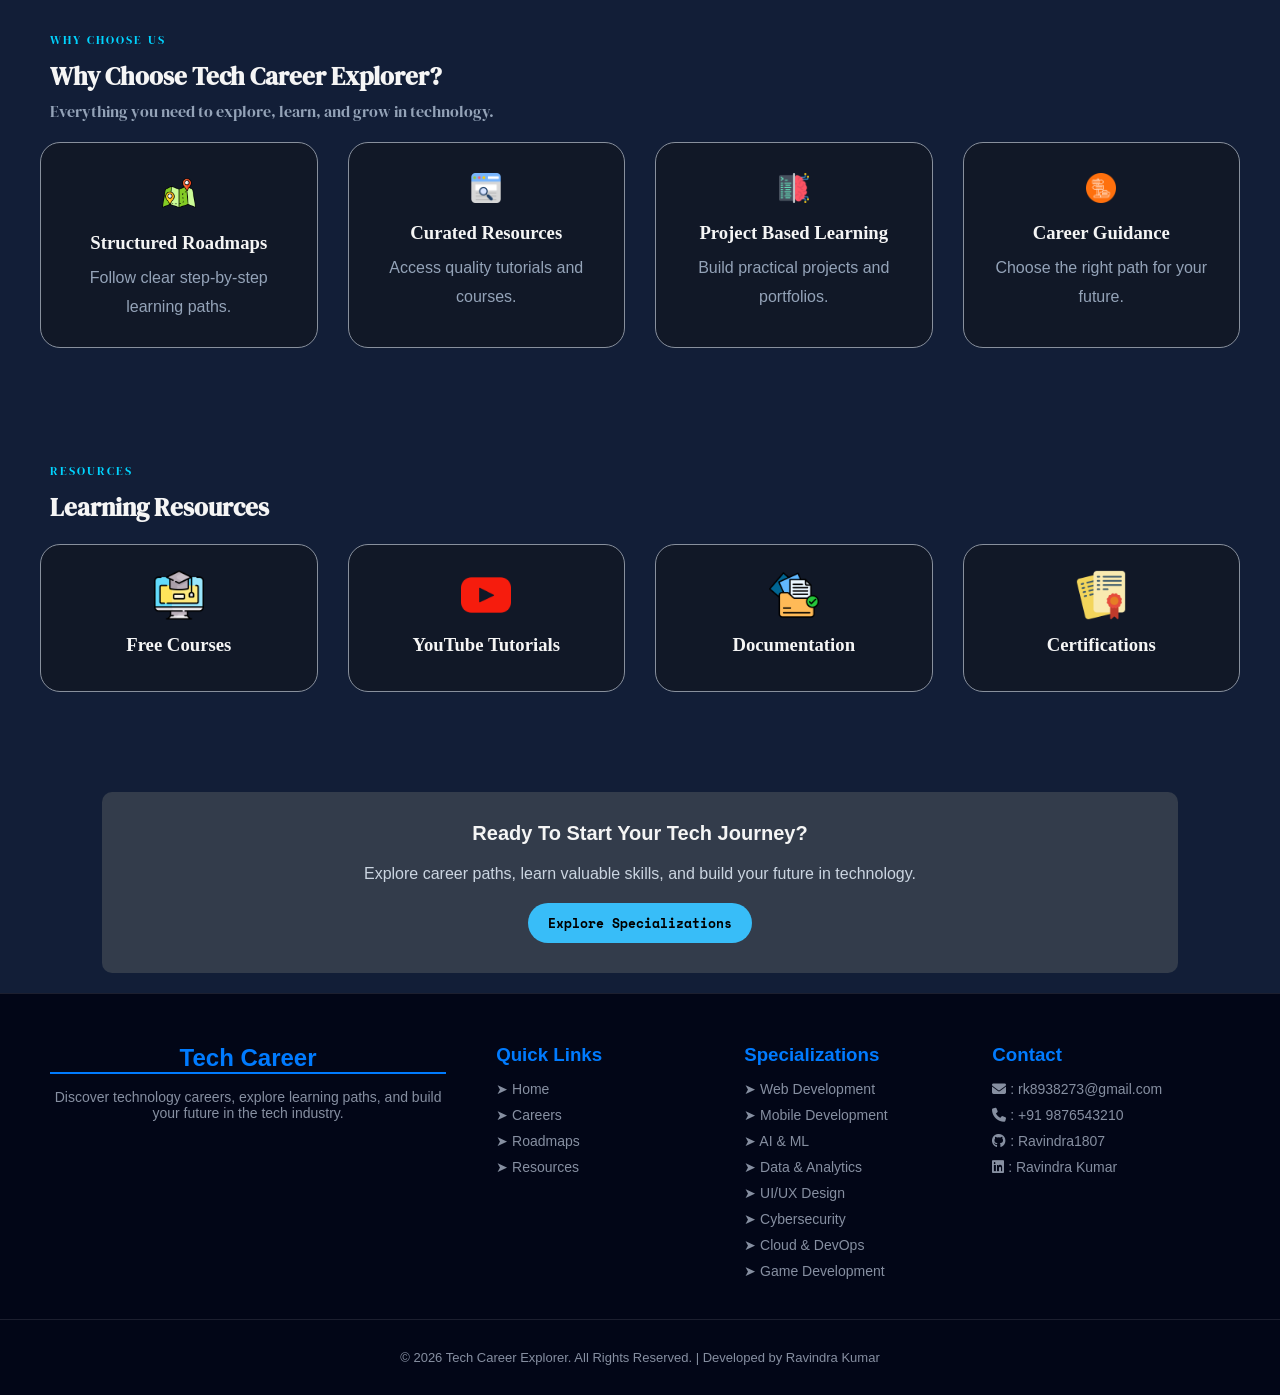
==== commit f9f6d687: "Website" ====
--- a/index.html
+++ b/index.html
@@ -71,15 +71,15 @@
                         <a href="UX_UX.html"> UI/UX Design</a>
                     </li>
 
-                    <li> 
+                    <li>
                         <a href="cyber.html">Cybersecurity</a>
                     </li>
 
-                    <li> 
+                    <li>
                         <a href="cloud&DevOps.html">Cloud & DevOps</a>
                     </li>
 
-                    <li> 
+                    <li>
                         <a href="game-de.html">Game Development</a>
                     </li>
 
@@ -95,7 +95,7 @@
 
     <section class="hero-section">
         <div class="hero">
-            
+
 
             <h1>Navigate your <span>tech career</span><br>with clarity</h1>
 
@@ -279,7 +279,7 @@
     <section class="cta">
         <h2>Ready To Start Your Tech Journey?</h2>
         <p>Explore career paths, learn valuable skills, and build your future in technology.</p>
-        <a href="#specialization" class="cta-btn">Explore Specializations</a>
+        <a href="#catagories" class="cta-btn">Explore Specializations</a>
     </section>
 
     <footer class="footer">
@@ -298,10 +298,10 @@
             <div class="footer-box">
                 <h3>Quick Links</h3>
                 <ul>
-                    <li><a href="#">➤ Home</a></li>
-                    <li><a href="#">➤ Careers</a></li>
-                    <li><a href="#">➤ Roadmaps</a></li>
-                    <li><a href="#">➤ Resources</a></li>
+                    <li><a  href="#catagories">➤ Home</a></li>
+                    <li><a href="#catagories">➤ Careers</a></li>
+                    <li><a href="#catagories">➤ Roadmaps</a></li>
+                    <li><a href="#catagories">➤ Resources</a></li>
                 </ul>
             </div>
 
--- a/CSS/style.css
+++ b/CSS/style.css
@@ -222,8 +222,10 @@
     transition: background-color 0.2s ease, color 0.2s ease;
 }
 
-.dropdown-menu li a:hover ,.dropdown-menu li a:active{
-    background-color: #6e9ec8;
+.dropdown-menu li a:hover,
+.dropdown-menu li a:active {
+    background-color: #0088ff;
+    color: black;
 }
 
 /* ========================
@@ -253,10 +255,11 @@
 .hero p {
     margin-bottom: 3%;
     line-height: 1.5;
+
+}
+
+.hero h1 {
     text-wrap: balance;
-}
-
-.hero h1 {
     font-size: 50px;
     font-weight: 400;
     color: #F8FAFC;
@@ -264,7 +267,7 @@
 }
 
 .hero p {
-   font-size: 17px;
+    font-size: 17px;
     font-family: 'Times New Roman', Times, serif;
     text-align: center;
     color: #7A8399;
@@ -558,14 +561,14 @@
 }
 
 .footer-container {
-    width: 90%;
-    margin: auto;
-    padding: 0px 80px;
-
     display: grid;
-    grid-template-columns: repeat(auto-fit, minmax(250px, 1fr));
+    grid-template-columns: 2fr 1fr 1fr 1.2fr;
+    gap: 40px;
     row-gap: 30px;
-    column-gap: 10px;
+    column-gap: 50px;
+    margin: 0px 50px;
+    color: #868fa1;
+
 }
 
 .footer-box h3,
@@ -580,16 +583,28 @@
 
 }
 
+.footer-box .U p {
+    font-size: 14px;
+    text-align: center;
+
+}
+
 .footer-box ul {
     list-style: none;
+
+
 }
 
 .footer-box ul li {
+
     margin-bottom: 10px;
+    font-size: 14px;
+    font-weight: lighter;
 }
 
 .footer-box a {
-    color: #cbd5e1;
+    color: #868fa1;
+
     text-decoration: none;
 }
 
@@ -600,16 +615,16 @@
 .footer-bottom {
     text-align: center;
     margin-top: 30px;
+    color: #868fa1;
+    font-size: 13px;
     border-top: 1px solid rgba(255, 255, 255, .1);
-
-}
-
-/* ========================
-   RESPONSIVE — TABLET (max 1020px)
-======================== */
+    padding: 30px 20px;
+
+}
+
 
 @media (max-width: 1020px) {
-   
+
     .categories {
         grid-template-columns: 1fr 1fr;
     }
@@ -627,9 +642,6 @@
     }
 }
 
-/* ========================
-   RESPONSIVE — MOBILE (max 768px)
-======================== */
 
 @media (max-width: 768px) {
     header {
@@ -642,9 +654,7 @@
         width: 50px;
     }
 
-    
-
-    /* Mobile navbar — hidden by default, shown when .active */
+
     .navbar {
         display: none;
         position: absolute;
@@ -684,7 +694,6 @@
         width: 100%;
     }
 
-    /* Mobile dropdown — inline, not floating */
     .dropdown-menu {
         position: static;
         min-width: 100%;
@@ -725,27 +734,24 @@
     }
 
     .hero h1 {
-        font-size: 7vw;
-        margin-bottom: 20px;
+        font-size: 6vw;
+        margin-bottom: 15px;
         line-height: 1.4;
     }
 
     .hero p {
-        margin: 0 20px 30px;
-        font-size: 14px;
+        margin: 15px 12px;
+        font-size: 13px;
     }
 
     .button {
         font-size: 14px;
-        flex-direction: column;
-        gap: 12px;
-    }
-
-    .button .left-button,
-    .button .right-button {
-        padding: 10px 24px;
-        border-radius: 10px;
-        width: 180px;
+
+    }
+
+    .button .left-button {
+        padding: 5px 15px;
+        border-radius: 8px;
         text-align: center;
     }
 
@@ -788,13 +794,10 @@
     /* FOOTER */
     .footer-container {
         gap: 40px;
-        font-size: 13px;
-    }
-}
-
-/* ========================
-   RESPONSIVE — SMALL MOBILE (max 480px)
-======================== */
+        font-size: 14px;
+    }
+}
+
 
 @media (max-width: 480px) {
     header {
@@ -821,30 +824,28 @@
     }
 
     .hero h1 {
-        font-size: 7vw;
+        font-size: 5vw;
         margin-bottom: 12px;
     }
 
     .hero p {
-        width: 100%;
-        margin: 0 auto 24px;
-        font-size: 13px;
-        line-height: 1.6;
+        margin: 0 auto 15px;
+        font-size: 8px;
+        line-height: 1.2;
     }
 
 
     .button {
         font-size: 10px;
         font-weight: 300;
-        margin-top: 10px;
+        margin-top: 5px;
     }
 
     .button .left-button {
-        padding: 7px 10px;
-        background-color: #2563eb;
+        font-size: 8px;
+        padding: 5px 10px;
         border-radius: 7px;
         color: #292a2b;
-        text-shadow: 2px 2px 2px #90969e;
     }
 
     /* STATS */
@@ -918,22 +919,33 @@
     .footer-container {
         grid-template-columns: 1fr;
         gap: 20px;
-        padding: 20px;
-
+        padding: 0px;
+
+    }
+
+    .footer-box h3,
+    .footer-box h2 {
+        margin-bottom: 10px;
     }
 
     .footer-box .U {
         text-align: center;
     }
 
-    .footer-box .U h2 {
-        font-size: 25px;
+    .footer-box .U h2  {
+        font-size: 20px;
+    }
+
+    .footer-box ul li,
+    .footer-box .U p {
+        font-size: 10px;
+
     }
 
     .footer-box ul,
     .footer-box p {
-        font-size: 12px;
-        line-height: 22px;
+
+        line-height: 15px;
     }
 
     .footer-bottom {
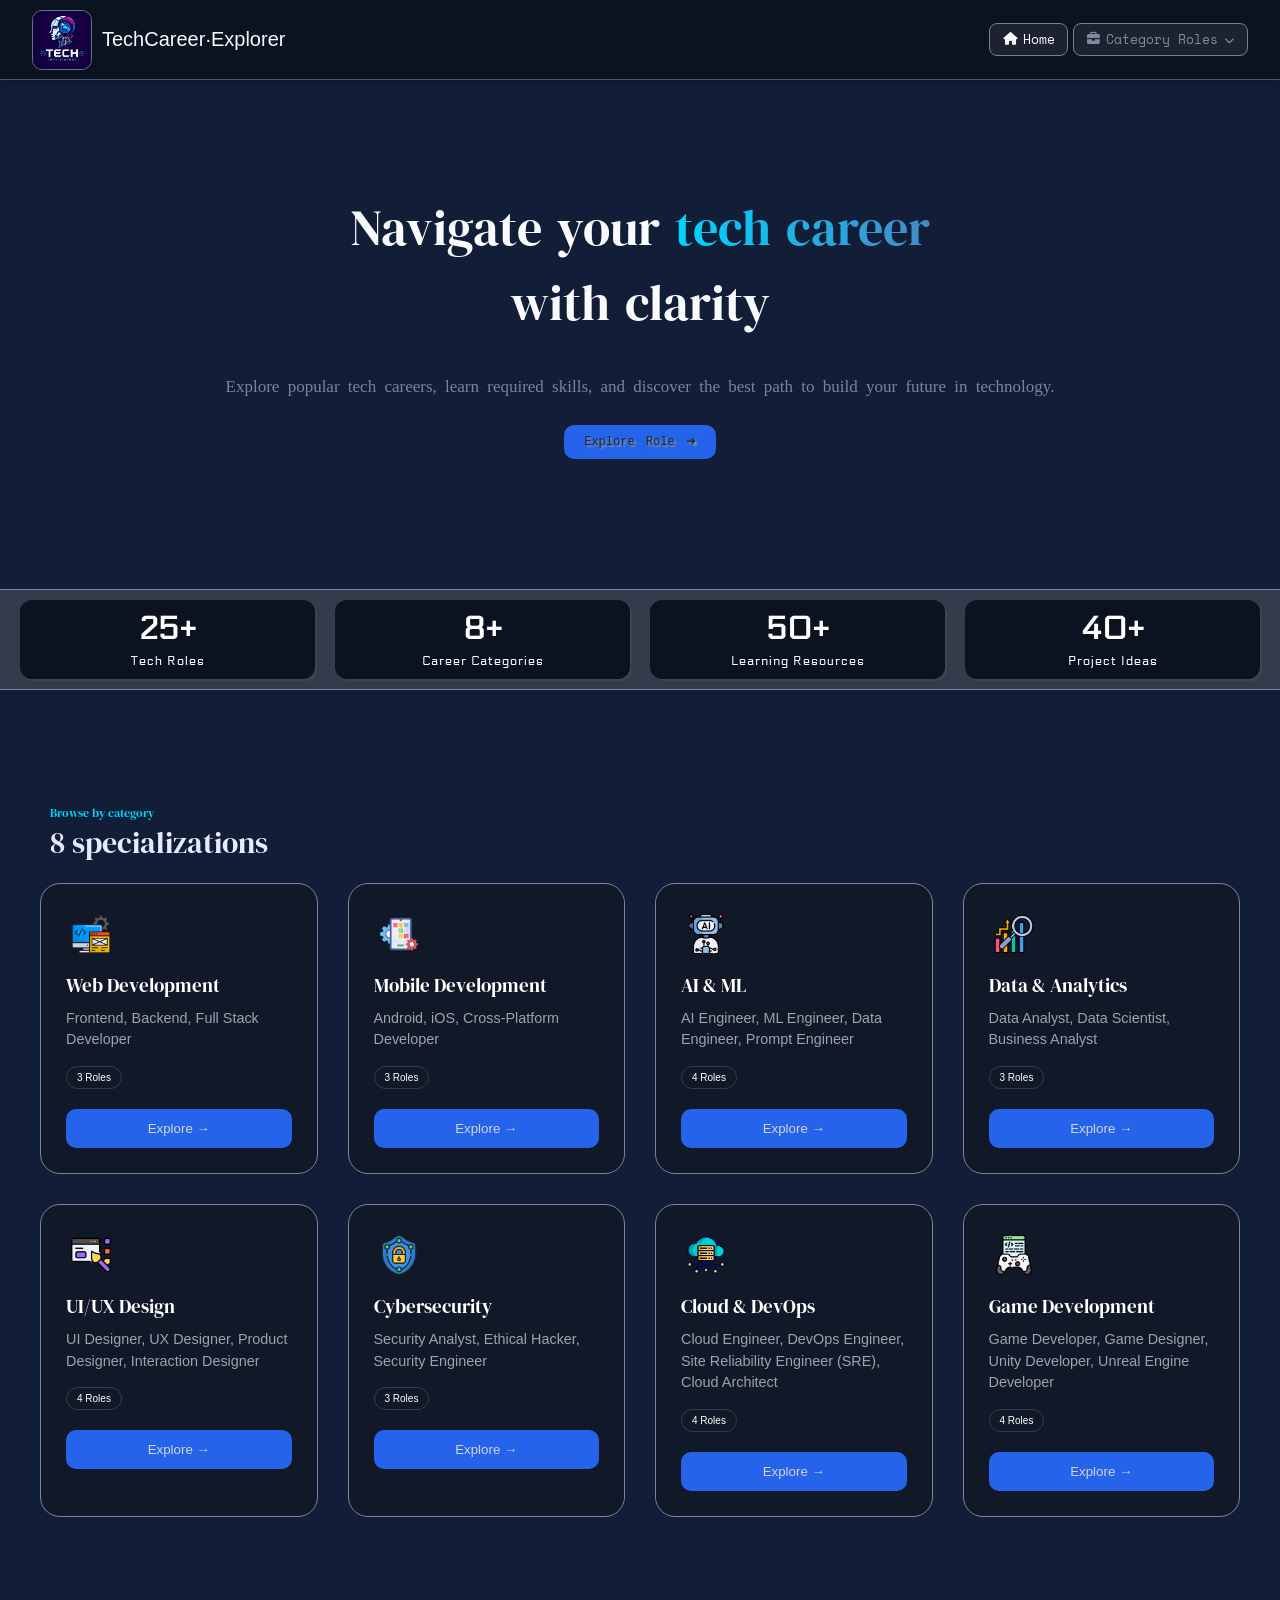
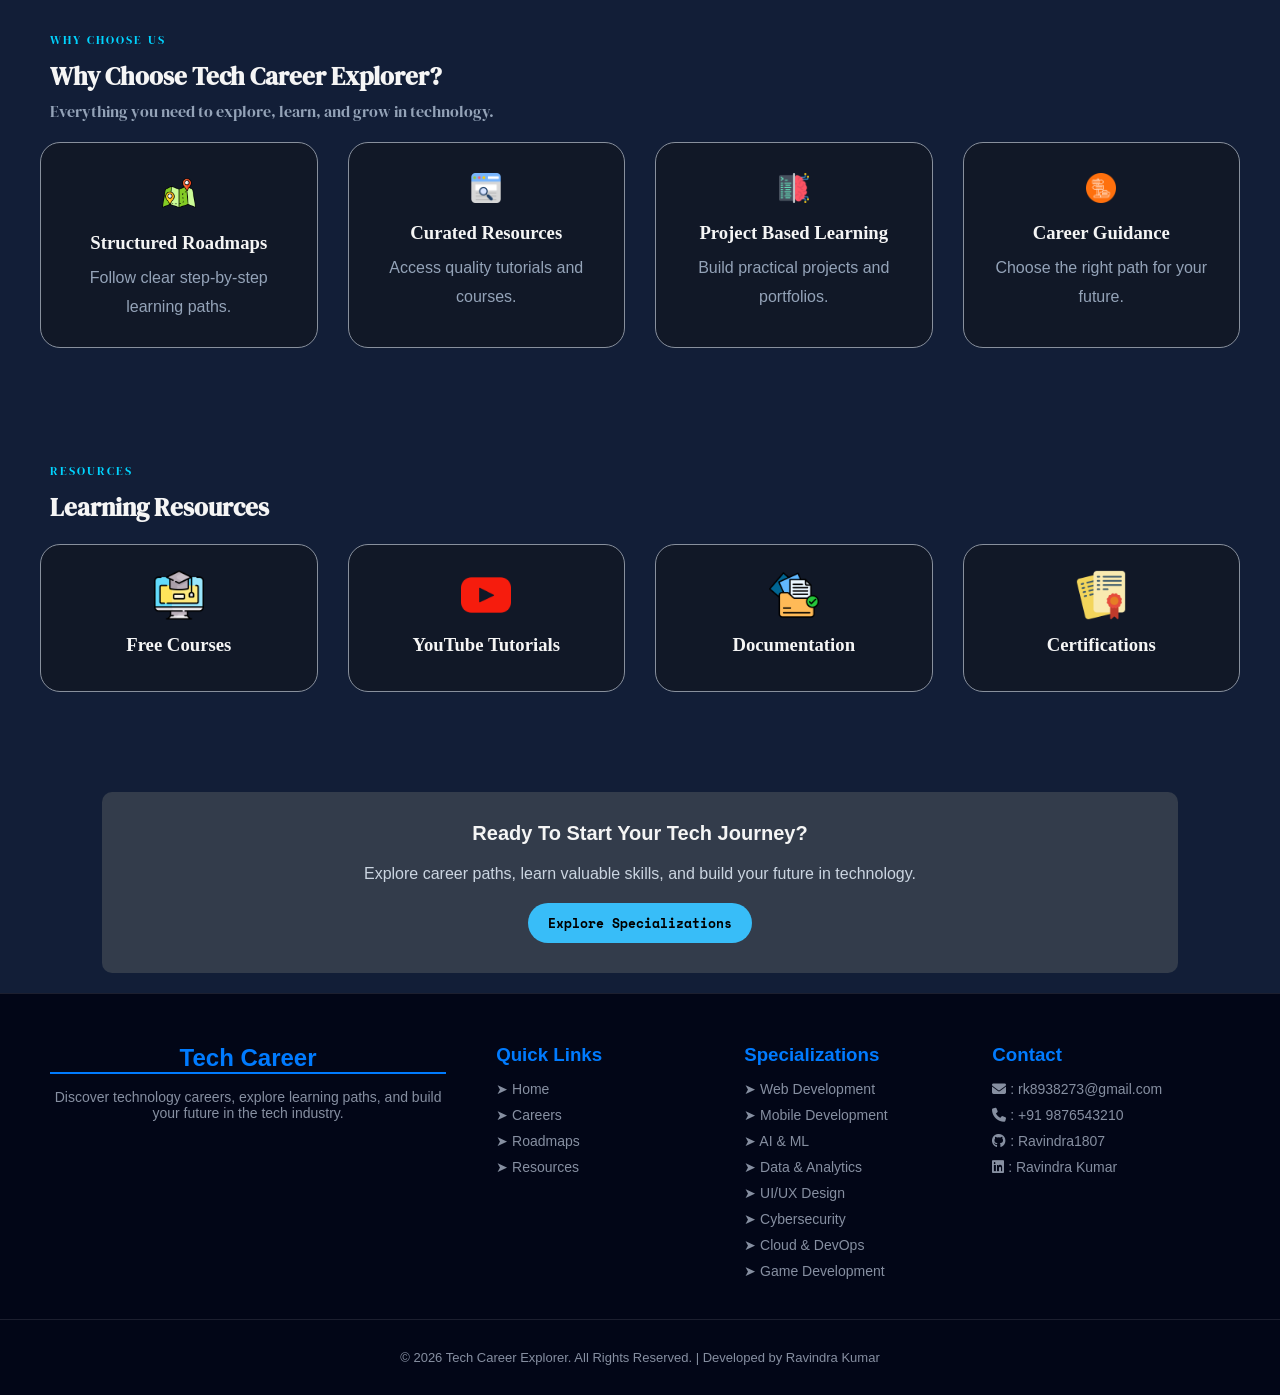
==== commit 440bf574: "Add" ====
--- a/index.html
+++ b/index.html
@@ -22,7 +22,7 @@
         <a class="head-icon" href="#">
 
             <div class="image-icon">
-                <img src="imageS/Icon.png" alt="TechCareer Explorer logo" height="60" width="60">
+                <img src="assets/icons/Icon.jpg" alt="TechCareer Explorer logo" height="60" width="60">
             </div>
 
             <span class="nav-left">TechCareer·Explorer</span>
@@ -255,22 +255,22 @@
 
         <div class="resource-container">
             <div class="resource-card">
-                <a href="#"><img src="images/online-learning.png" alt="" height="50" width="50"></a>
+                <a ><img src="images/online-learning.png" alt="" height="50" width="50"></a>
                 <h3>Free Courses</h3>
             </div>
 
             <div class="resource-card">
-                <a href="#"><img src="images/youtube.png" alt="" height="50" width="50"></a>
+                <a ><img src="images/youtube.png" alt="" height="50" width="50"></a>
                 <h3>YouTube Tutorials</h3>
             </div>
 
             <div class="resource-card">
-                <a href="#"><img src="images/documentation.png" alt="" height="50" width="50"></a>
+                <a ><img src="images/documentation.png" alt="" height="50" width="50"></a>
                 <h3>Documentation</h3>
             </div>
 
             <div class="resource-card">
-                <a href="#"><img src="images/contract.png" alt="" height="50" width="50"></a>
+                <a><img src="images/contract.png" alt="" height="50" width="50"></a>
                 <h3>Certifications</h3>
             </div>
         </div>
@@ -298,10 +298,10 @@
             <div class="footer-box">
                 <h3>Quick Links</h3>
                 <ul>
-                    <li><a  href="#catagories">➤ Home</a></li>
-                    <li><a href="#catagories">➤ Careers</a></li>
-                    <li><a href="#catagories">➤ Roadmaps</a></li>
-                    <li><a href="#catagories">➤ Resources</a></li>
+                    <li><a  href="index.html">➤ Home</a></li>
+                    <li><a href="index.html">➤ Careers</a></li>
+                    <li><a href="index.html">➤ Roadmaps</a></li>
+                    <li><a href="index.html">➤ Resources</a></li>
                 </ul>
             </div>
 
@@ -323,12 +323,12 @@
                 <h3>Contact</h3>
                 <ul>
                     <li><i class="fa-solid fa-envelope"></i> : <a
-                            href="mailto:rk8938273@gmail.com">rk8938273@gmail.com</a></li>
-                    <li><i class="fa-solid fa-phone"></i> : <a href="tel:+919876543210">+91 9876543210</a></li>
-                    <li><i class="fa-brands fa-github"></i> : <a href="https://github.com/Ravindra1807">Ravindra1807</a>
+                            href="mailto:rk8938273@gmail.com" target="_blank">rk8938273@gmail.com</a></li>
+                    <li><i class="fa-solid fa-phone"></i> : <a href="tel:+919876543210"  target="_blank">+91 9876543210</a></li>
+                    <li><i class="fa-brands fa-github"></i> : <a href="https://github.com/Ravindra1807"  target="_blank">Ravindra1807</a>
                     </li>
                     <li><i class="fa-brands fa-linkedin"></i> : <a
-                            href="https://www.linkedin.com/in/ravindra-kumar-a95761385">Ravindra Kumar</a></li>
+                            href="https://www.linkedin.com/in/ravindra-kumar-a95761385" target="_blank">Ravindra Kumar</a></li>
                 </ul>
             </div>
 
--- a/CSS/style.css
+++ b/CSS/style.css
@@ -555,6 +555,7 @@
 /* ===== FOOTER ===== */
 .footer {
     background: #020617;
+    font-size: 16px;
     padding-top: 50px;
     border-top: 1px solid rgba(255, 255, 255, .1);
 
@@ -817,14 +818,16 @@
     /* HERO */
     .hero-section {
         padding: 100px 8px 50px;
+        margin-left: 0px;
+        margin-right: 0px;
     }
 
     .hero {
-        margin: 0 10px;
+        margin: 0 20px;
     }
 
     .hero h1 {
-        font-size: 5vw;
+        font-size: 6vw;
         margin-bottom: 12px;
     }
 
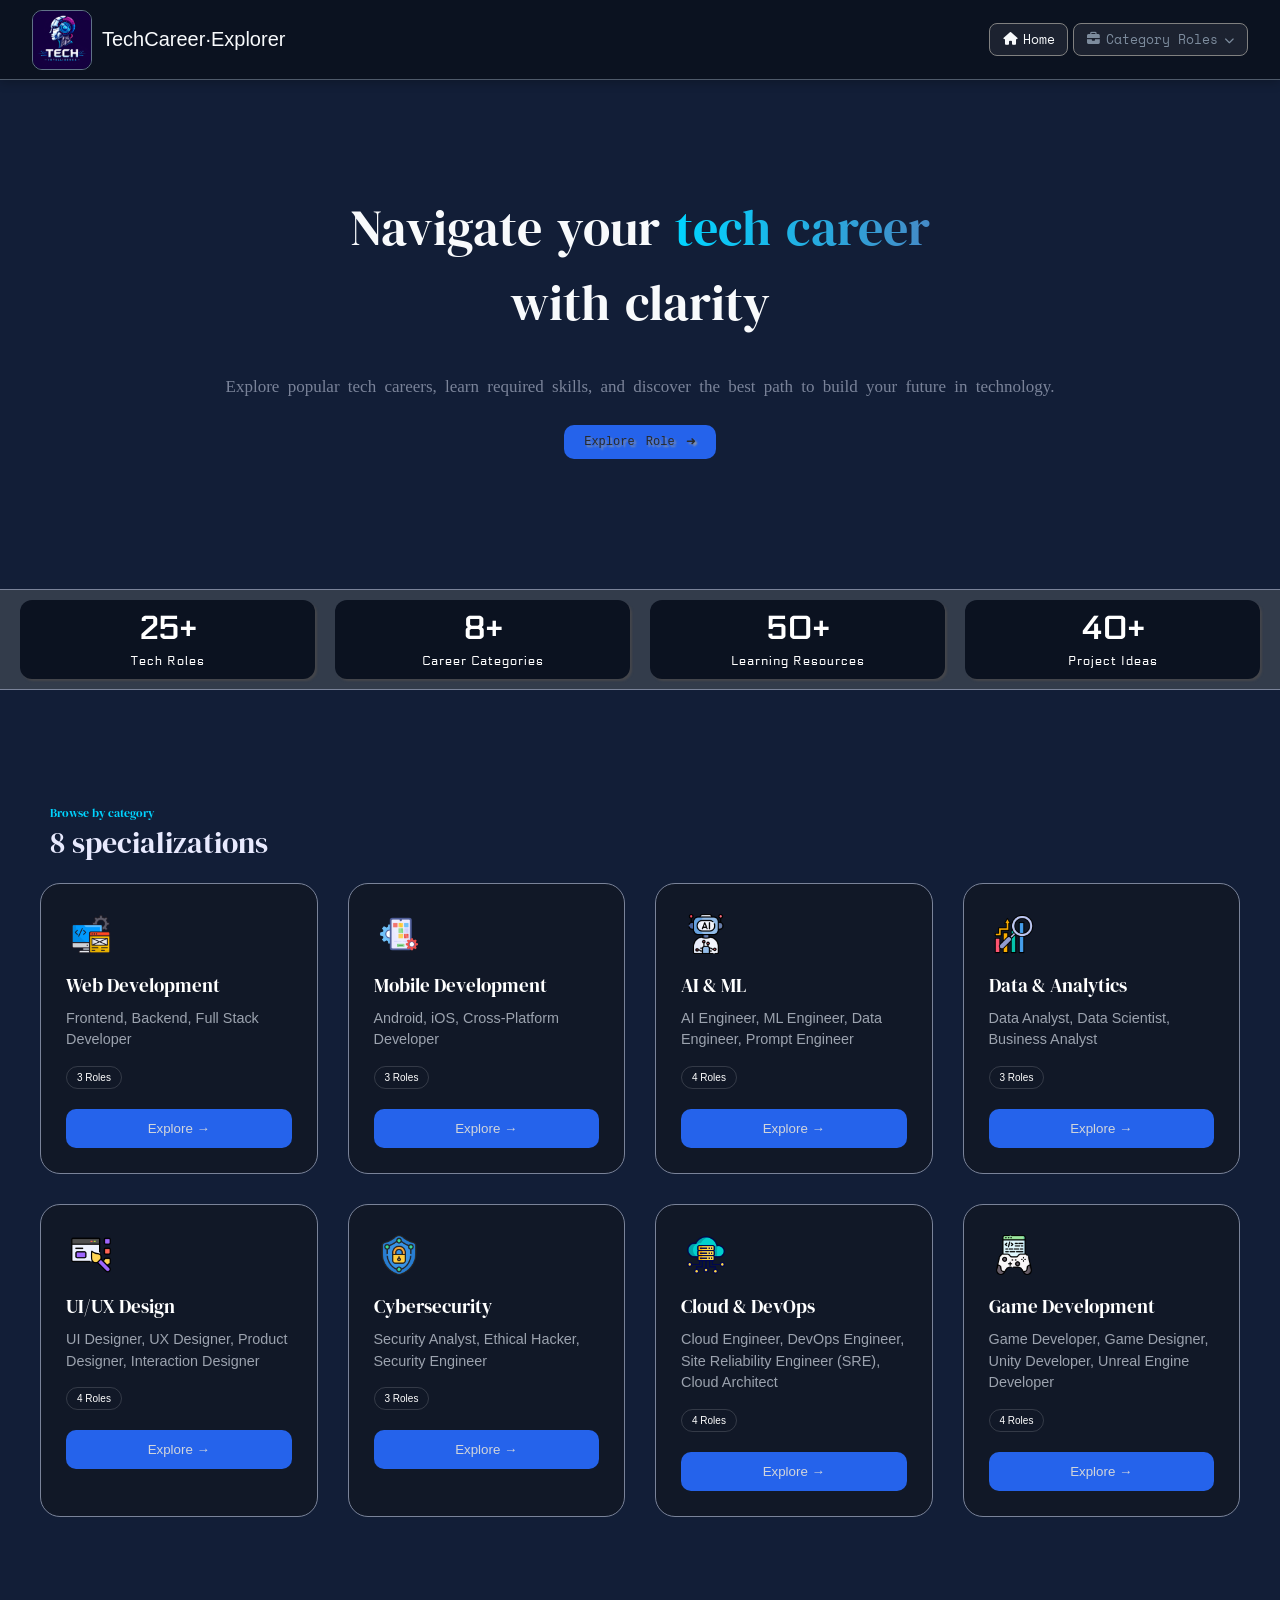
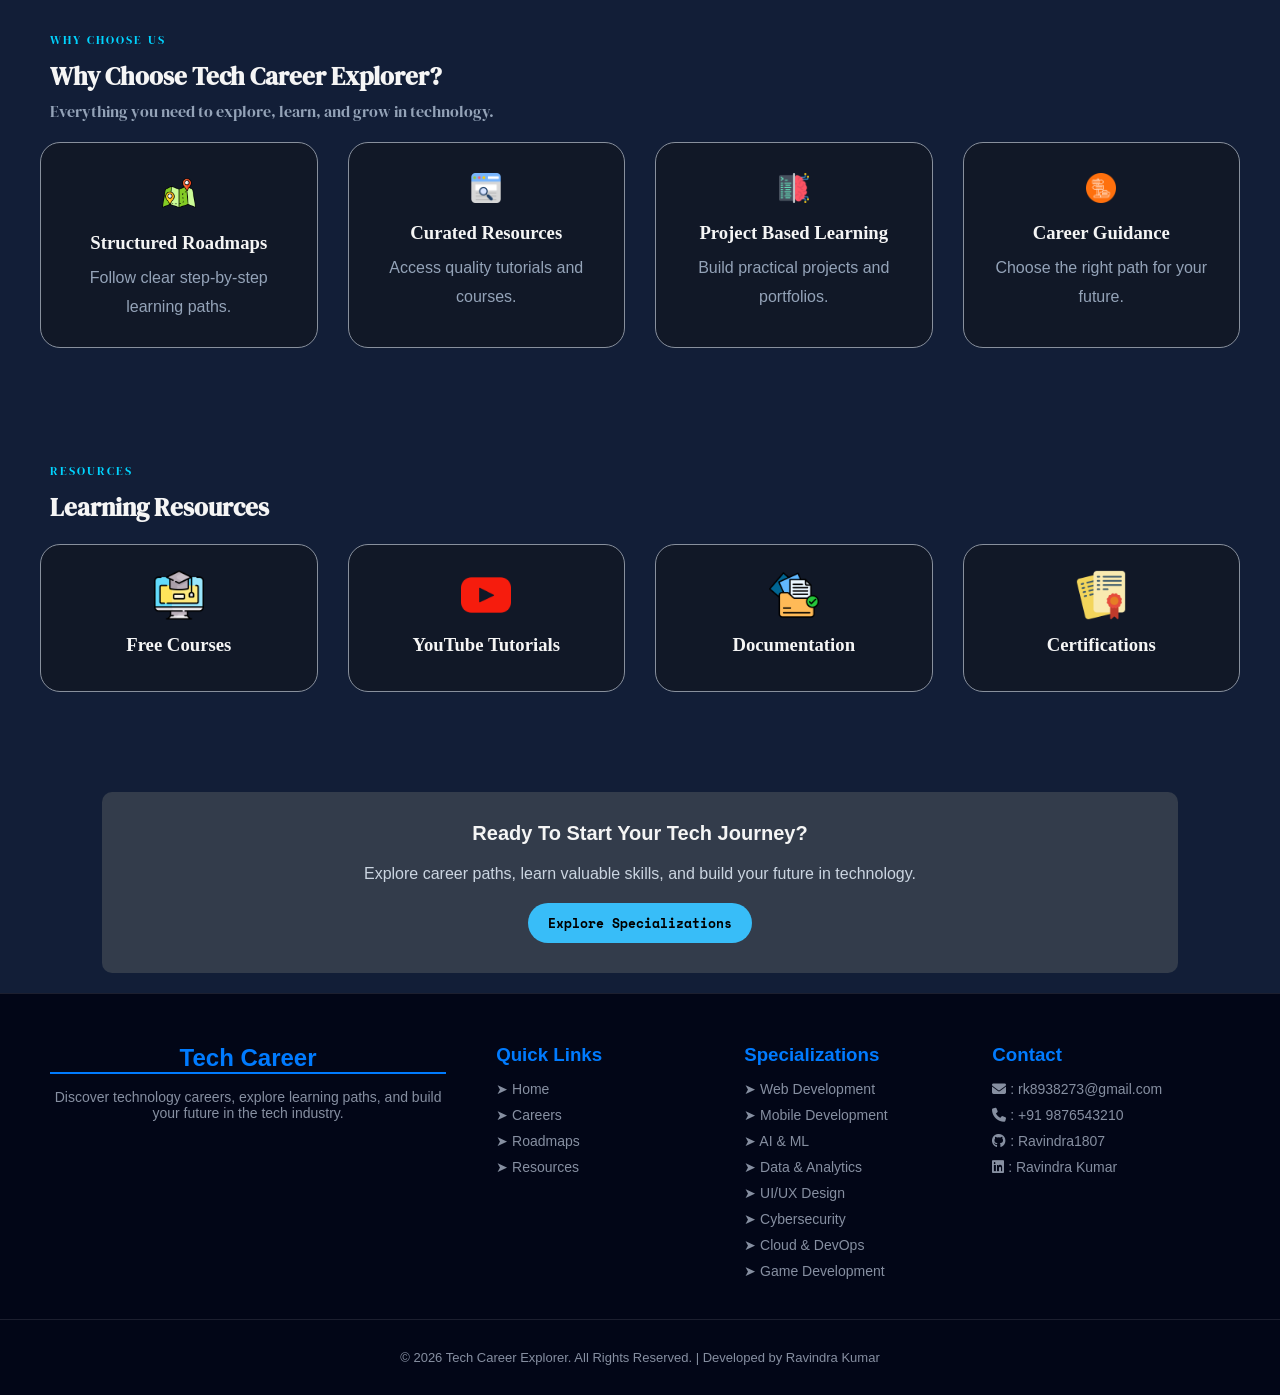
==== commit a013b580: "push" ====
--- a/index.html
+++ b/index.html
@@ -22,7 +22,7 @@
         <a class="head-icon" href="#">
 
             <div class="image-icon">
-                <img src="assets/icons/Icon.jpg" alt="TechCareer Explorer logo" height="60" width="60">
+                <img src="images/Icon.png" alt="TechCareer Explorer logo" height="60" width="60">
             </div>
 
             <span class="nav-left">TechCareer·Explorer</span>
